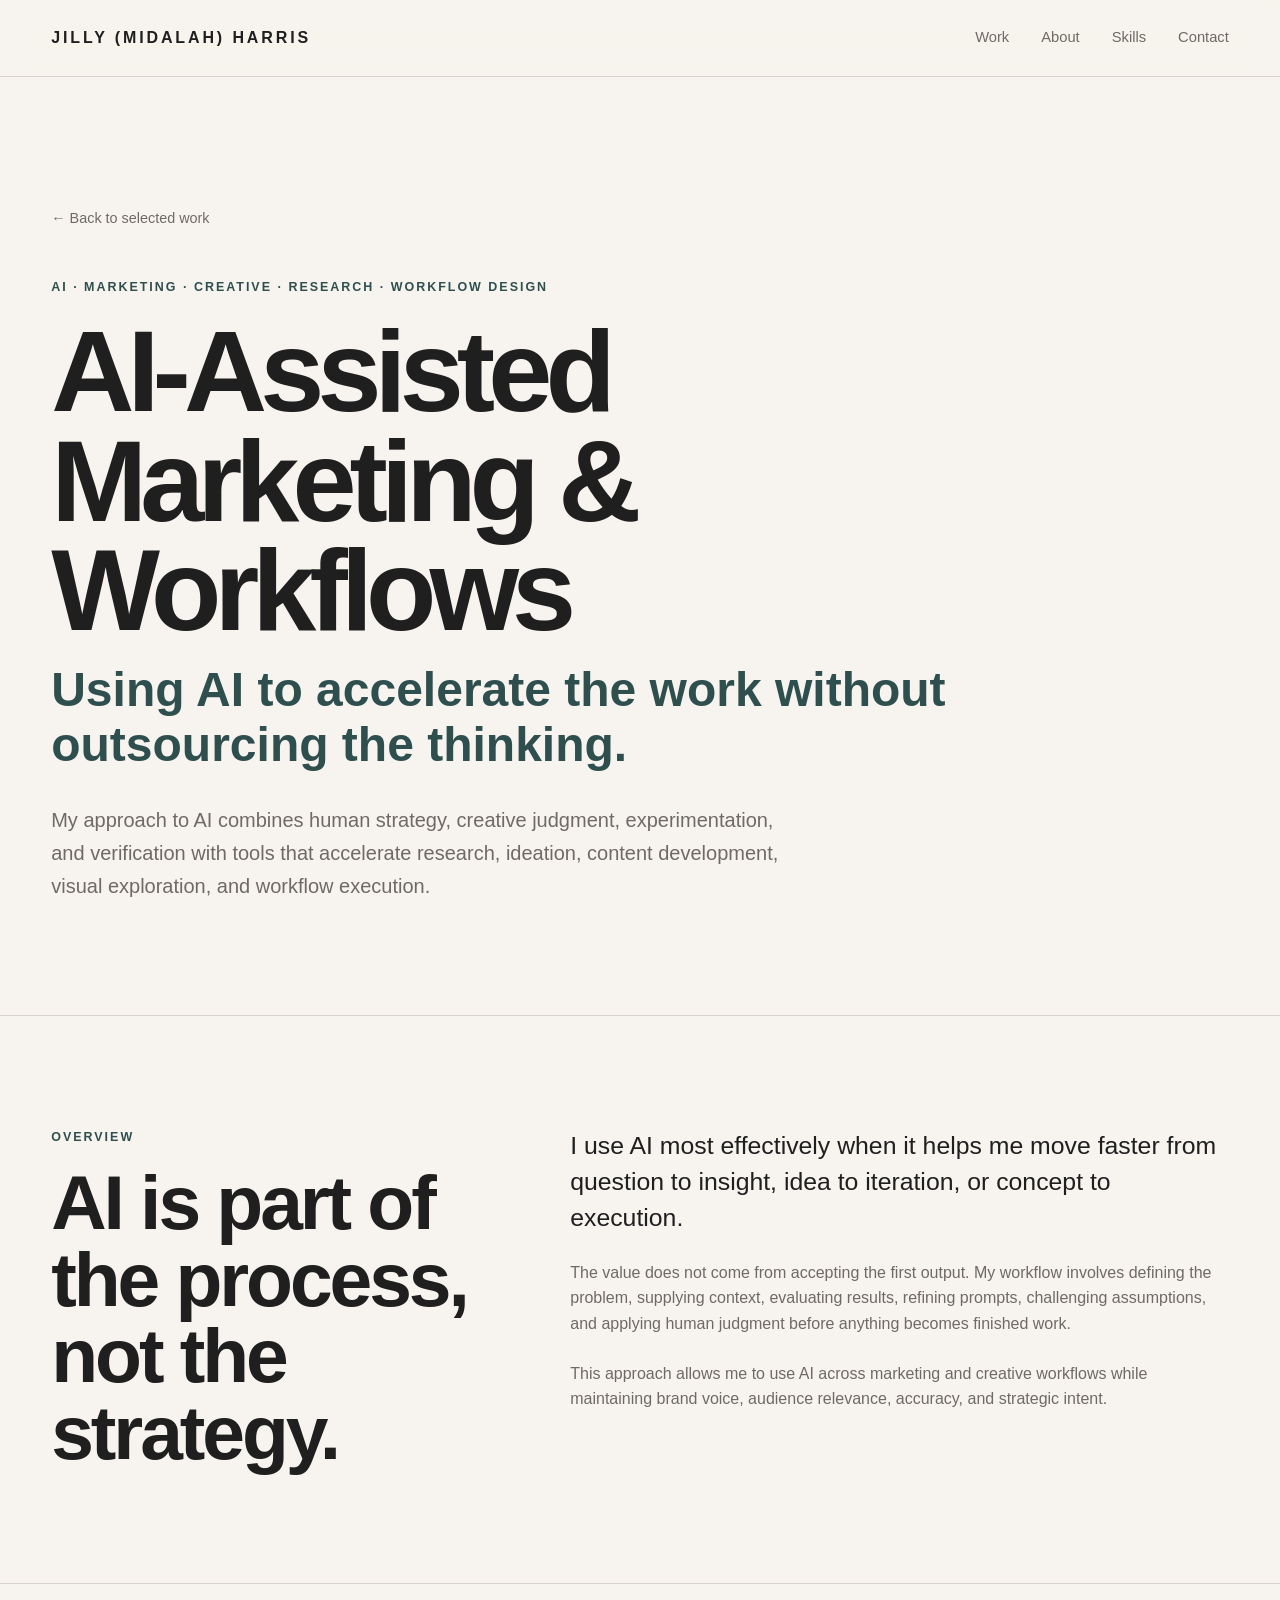
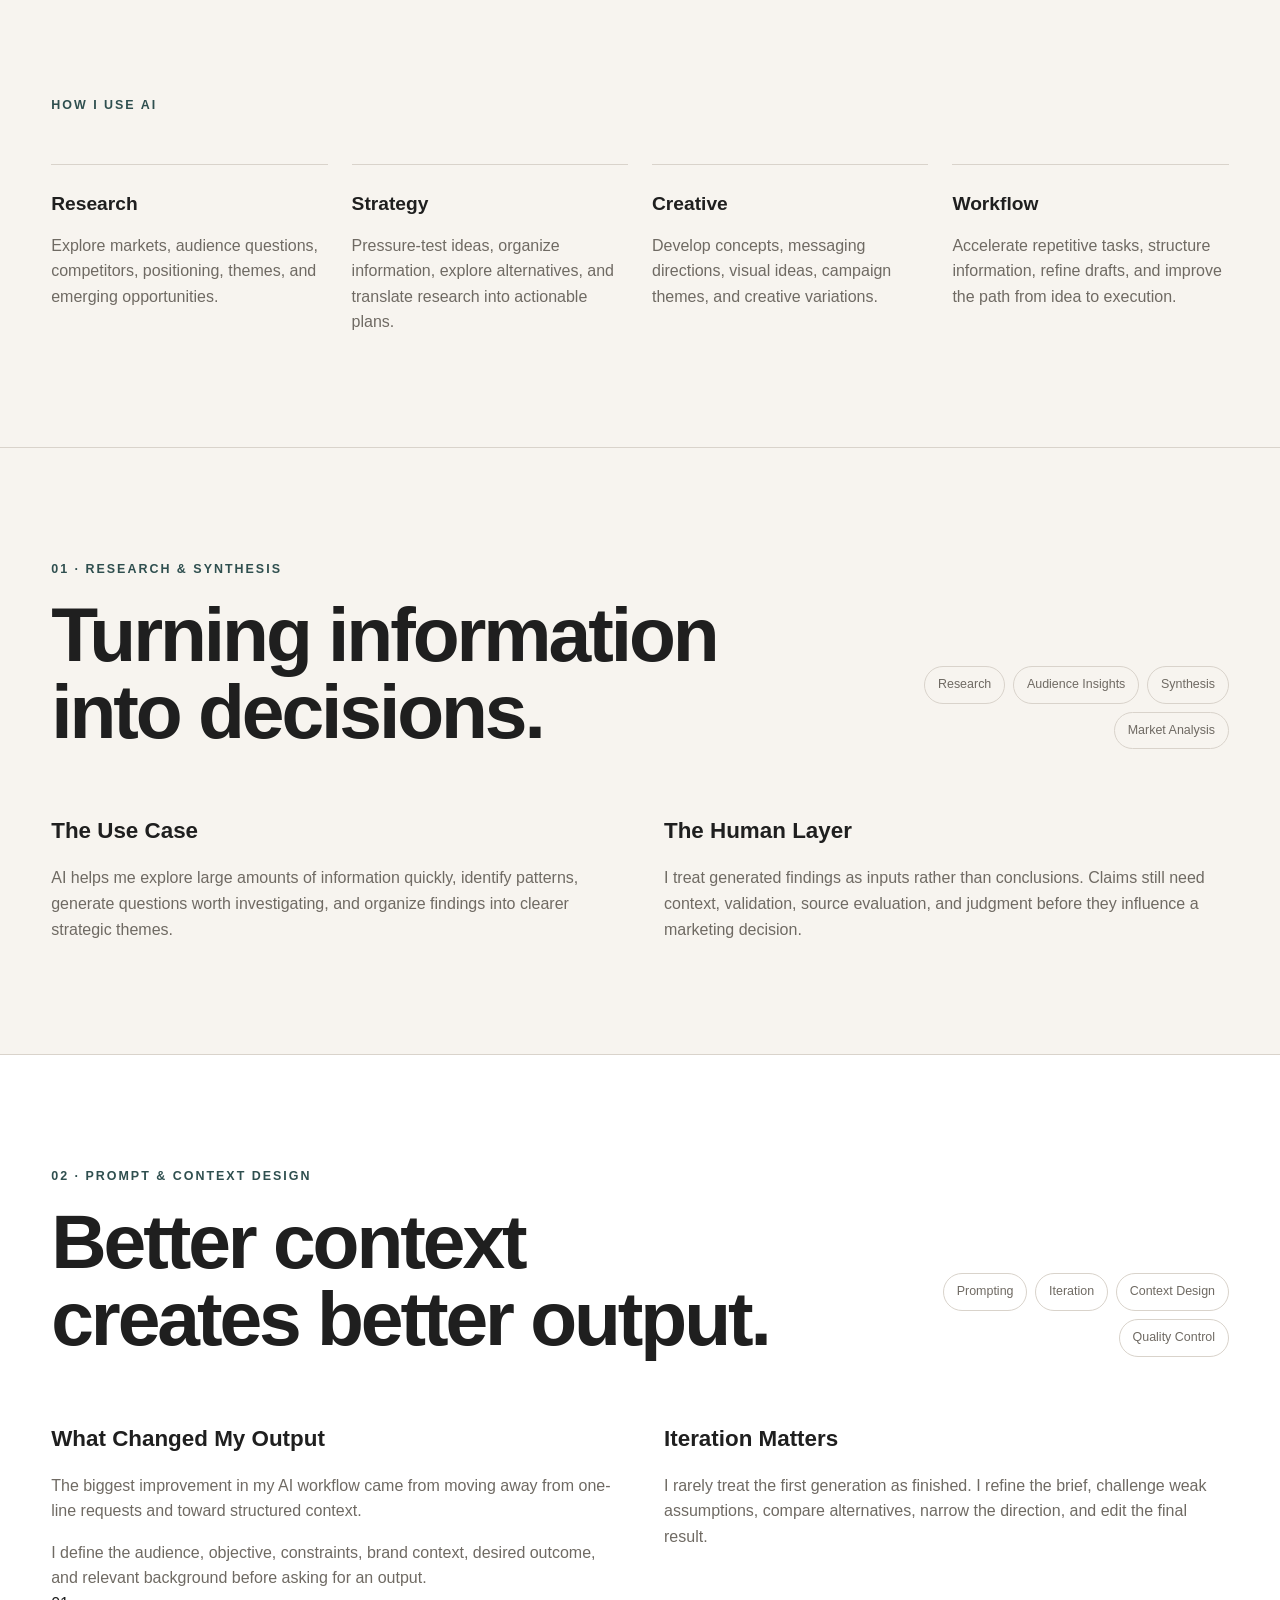
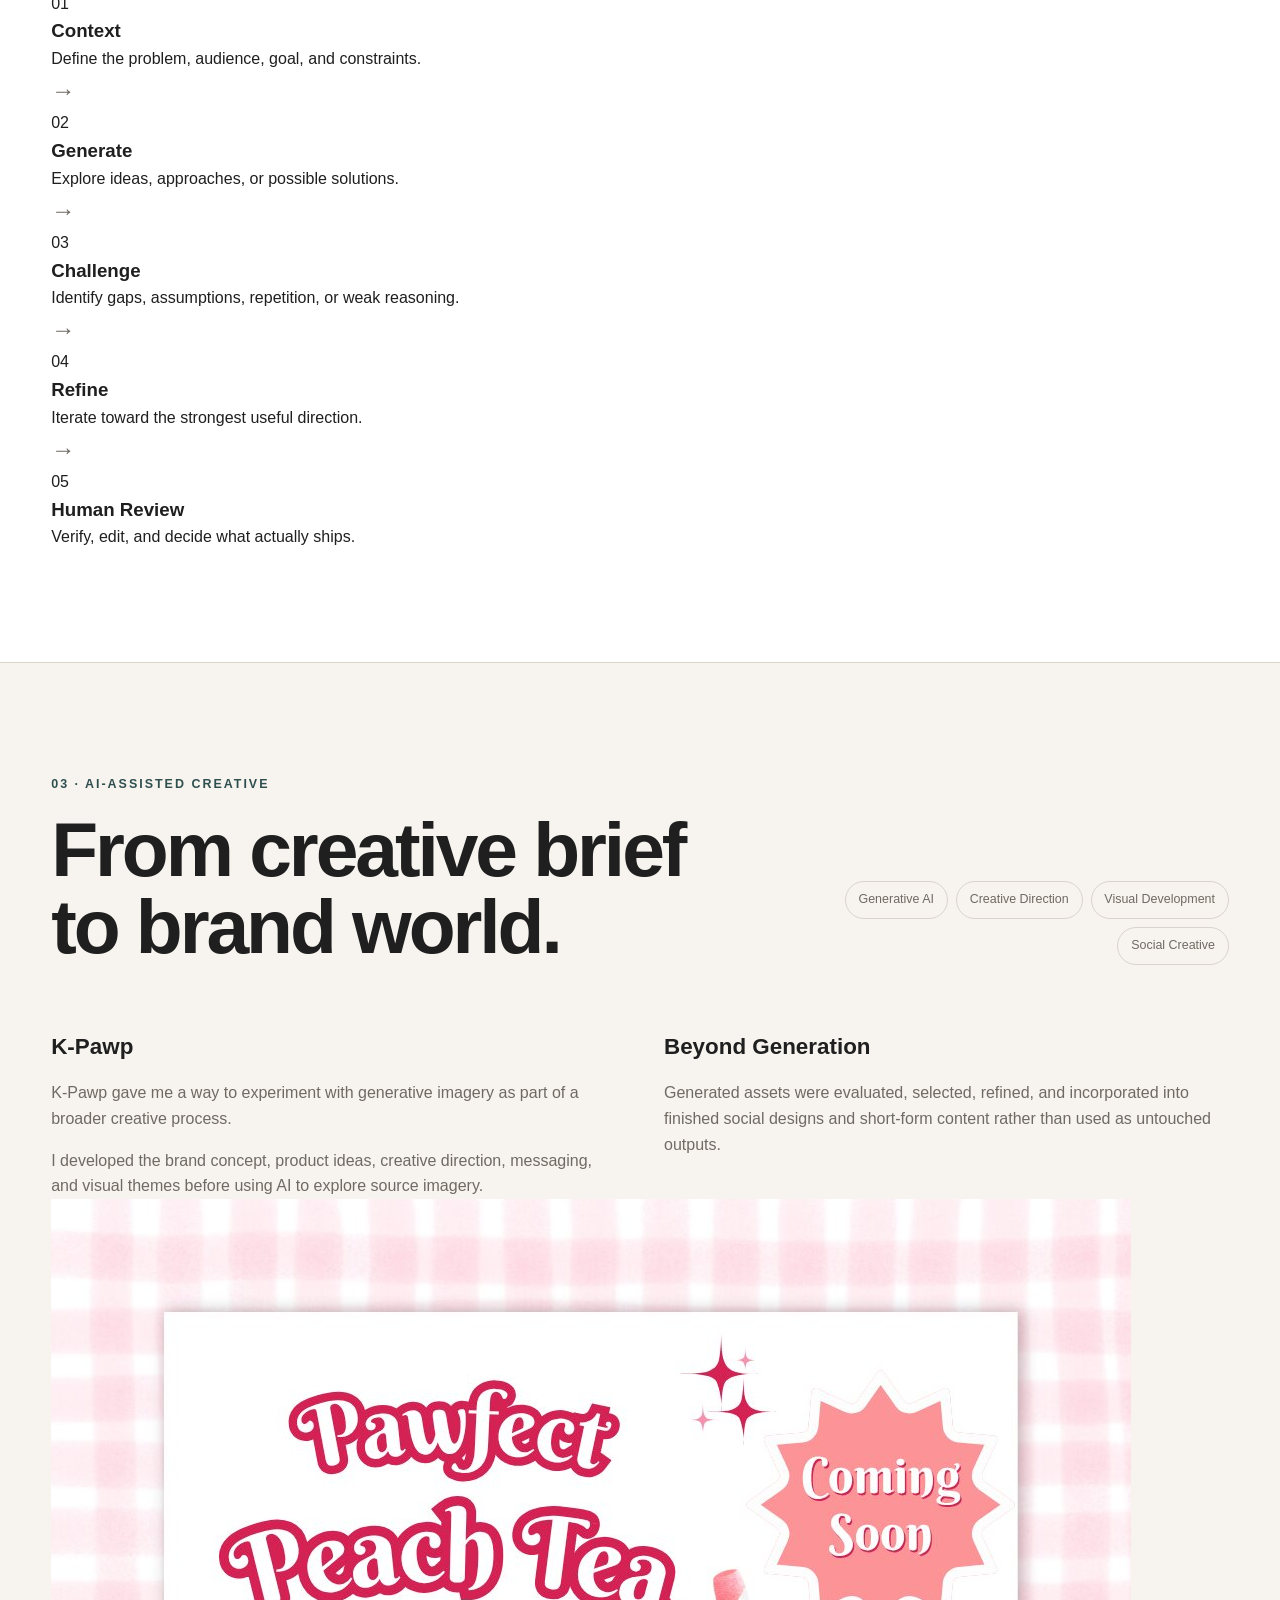
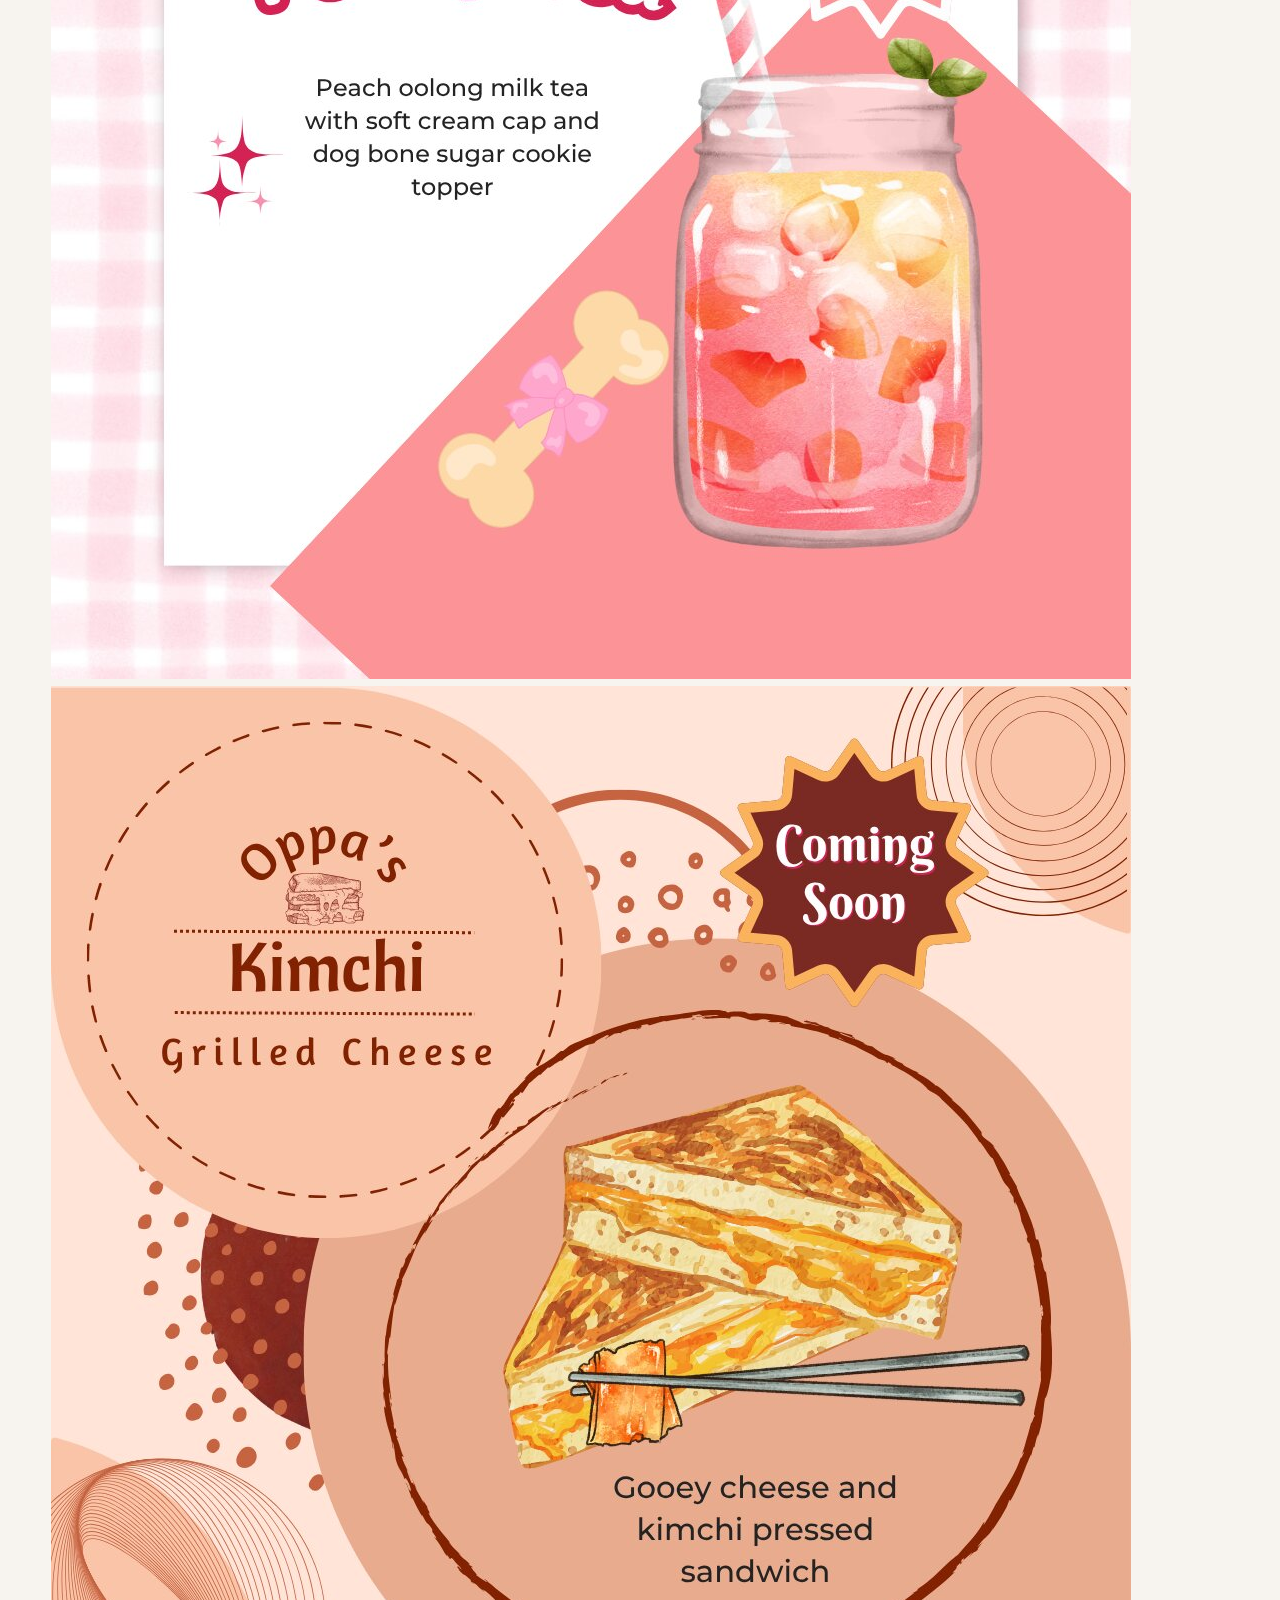
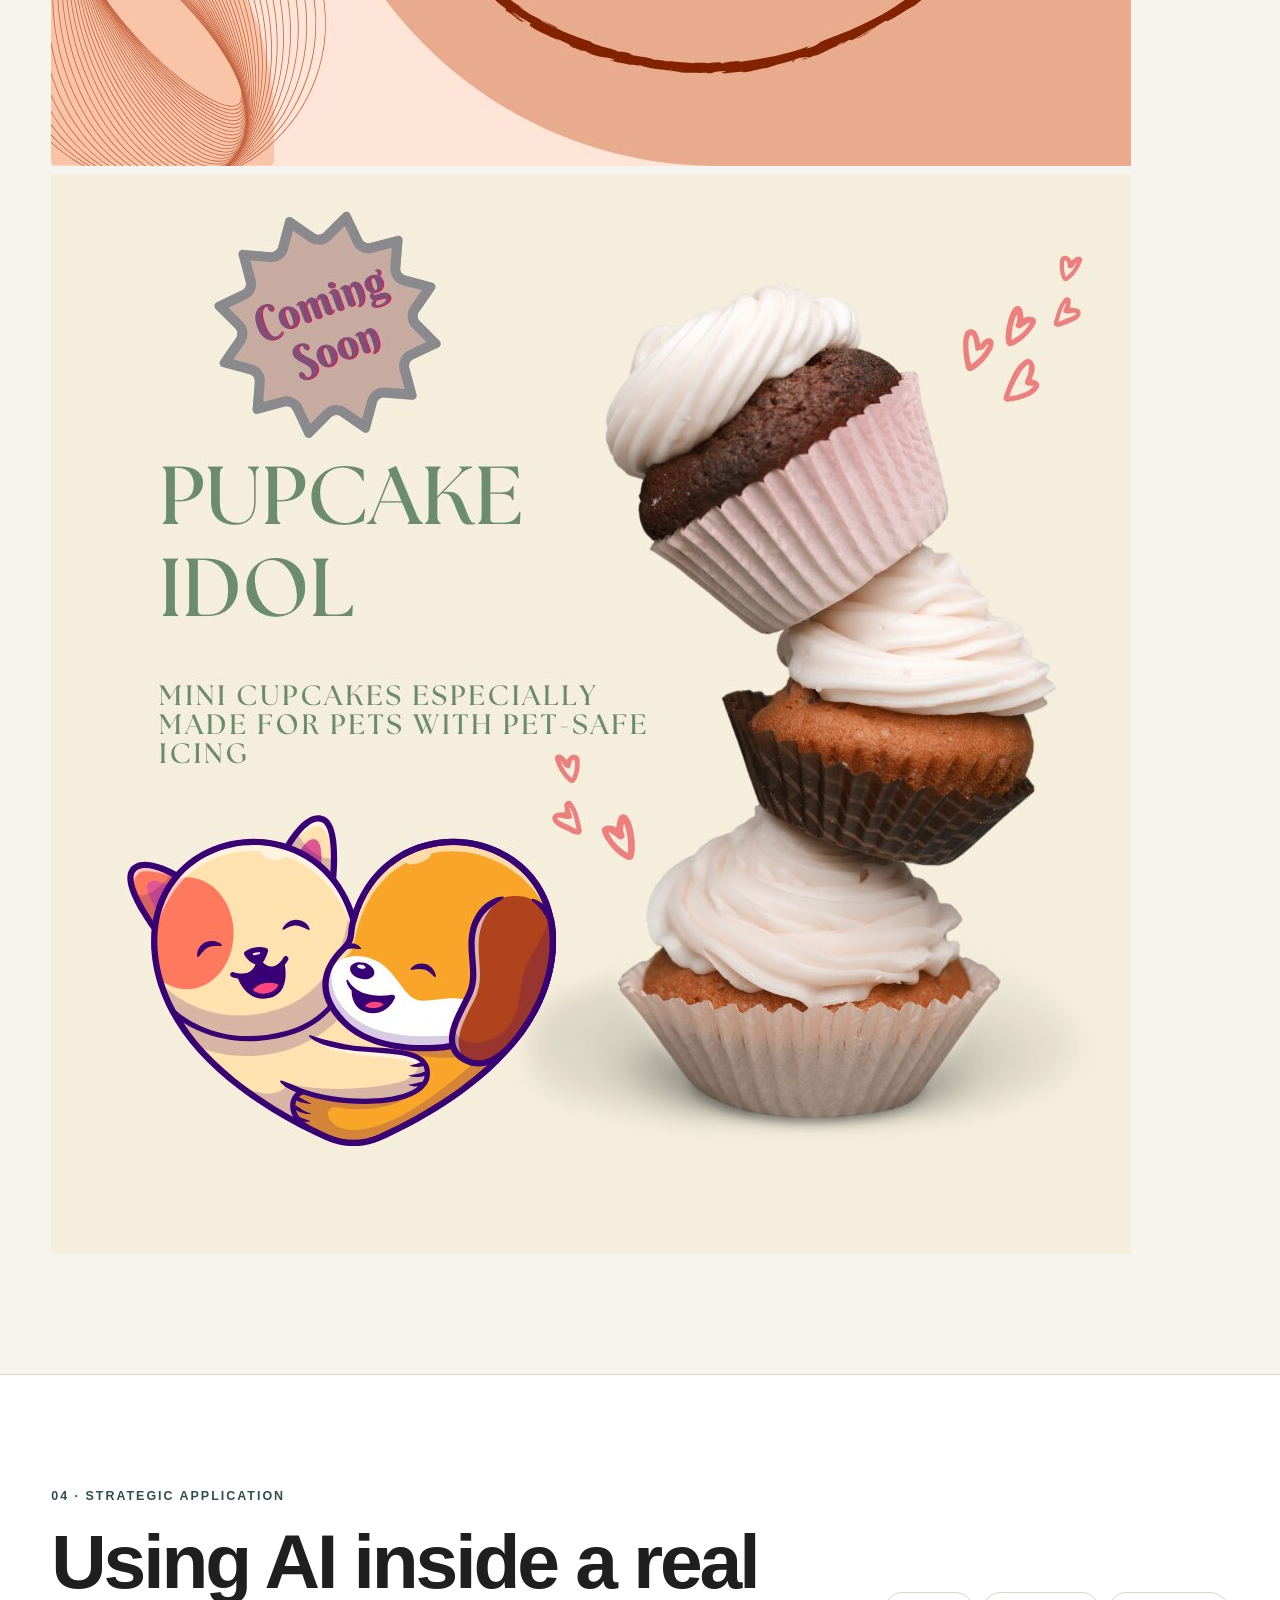
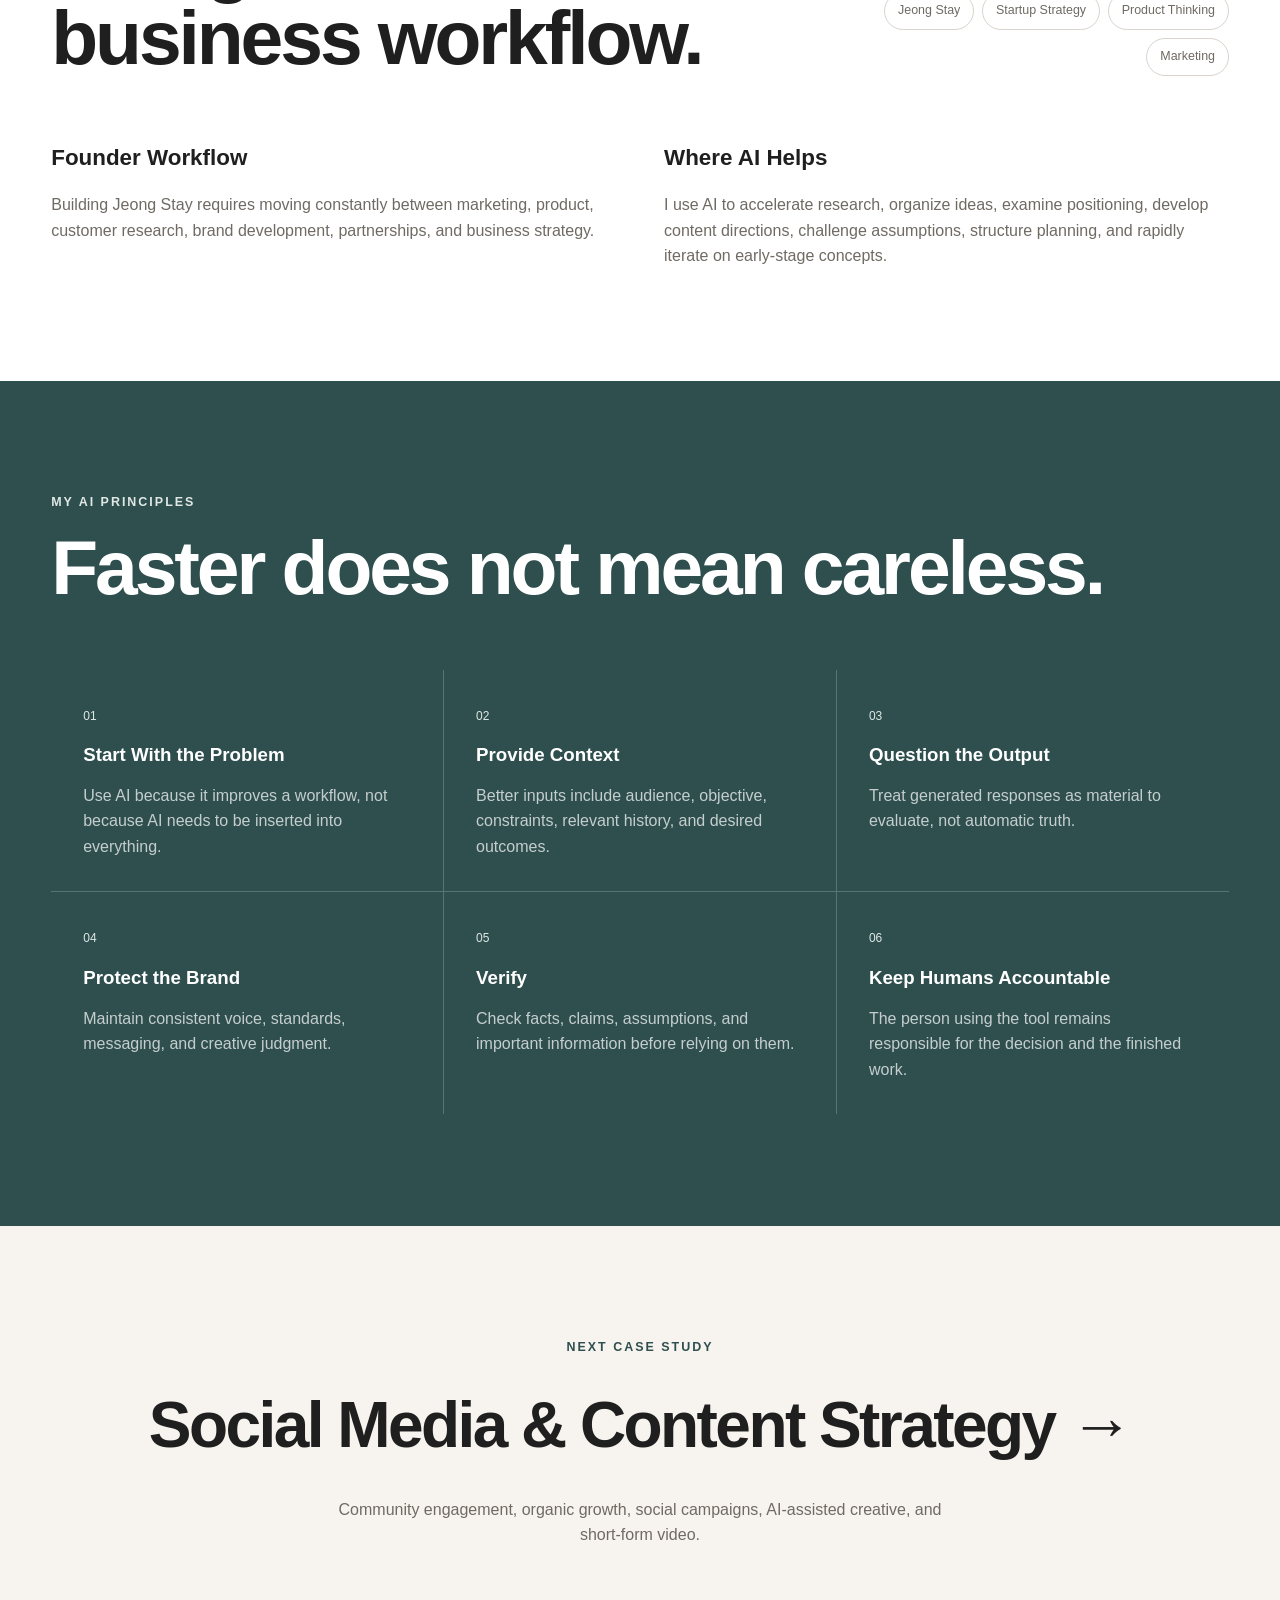
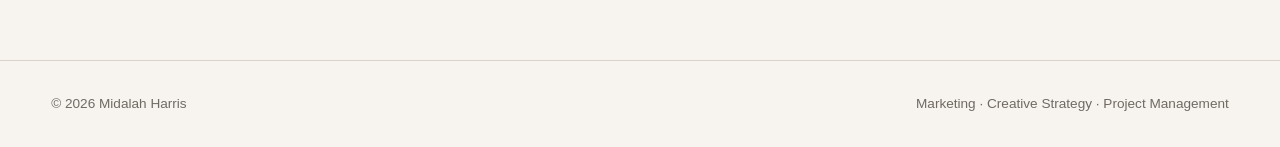
==== ai-marketing.html @ b6fe6a0e "Create ai-marketing.html" ====
<!DOCTYPE html>
<html lang="en">
<head>
  <meta charset="UTF-8">
  <meta name="viewport" content="width=device-width, initial-scale=1.0">

  <title>AI-Assisted Marketing & Workflows | Jilly (Midalah) Harris</title>

  <meta
    name="description"
    content="AI-assisted marketing portfolio featuring research, ideation, content development, creative direction, experimentation, workflow optimization, and human-led strategic decision-making."
  >

  <link rel="stylesheet" href="style.css">
</head>

<body>

  <header class="site-header">
    <div class="container nav-container">

      <a class="logo" href="index.html">JILLY (MIDALAH) HARRIS</a>

      <nav>
        <a href="index.html#work">Work</a>
        <a href="index.html#about">About</a>
        <a href="index.html#skills">Skills</a>
        <a href="index.html#contact">Contact</a>
      </nav>

    </div>
  </header>


  <main>

    <!-- HERO -->
    <section class="case-hero">

      <div class="container">

        <a href="index.html#work" class="back-link">
          ← Back to selected work
        </a>

        <p class="eyebrow">
          AI · MARKETING · CREATIVE · RESEARCH · WORKFLOW DESIGN
        </p>

        <h1>
          AI-Assisted Marketing & Workflows
        </h1>

        <p class="case-subtitle">
          Using AI to accelerate the work without outsourcing the thinking.
        </p>

        <p class="case-intro">
          My approach to AI combines human strategy, creative judgment,
          experimentation, and verification with tools that accelerate
          research, ideation, content development, visual exploration,
          and workflow execution.
        </p>

      </div>

    </section>


    <!-- OVERVIEW -->
    <section class="section case-overview">

      <div class="container case-two-column">

        <div>

          <p class="section-label">OVERVIEW</p>

          <h2>
            AI is part of the process, not the strategy.
          </h2>

        </div>


        <div class="case-copy">

          <p class="large-copy">
            I use AI most effectively when it helps me move faster from
            question to insight, idea to iteration, or concept to execution.
          </p>

          <p>
            The value does not come from accepting the first output.
            My workflow involves defining the problem, supplying context,
            evaluating results, refining prompts, challenging assumptions,
            and applying human judgment before anything becomes finished work.
          </p>

          <p>
            This approach allows me to use AI across marketing and creative
            workflows while maintaining brand voice, audience relevance,
            accuracy, and strategic intent.
          </p>

        </div>

      </div>

    </section>


    <!-- CORE USE CASES -->
    <section class="section case-role">

      <div class="container">

        <p class="section-label">HOW I USE AI</p>

        <div class="role-grid">

          <div>
            <h3>Research</h3>
            <p>
              Explore markets, audience questions, competitors,
              positioning, themes, and emerging opportunities.
            </p>
          </div>

          <div>
            <h3>Strategy</h3>
            <p>
              Pressure-test ideas, organize information, explore
              alternatives, and translate research into actionable plans.
            </p>
          </div>

          <div>
            <h3>Creative</h3>
            <p>
              Develop concepts, messaging directions, visual ideas,
              campaign themes, and creative variations.
            </p>
          </div>

          <div>
            <h3>Workflow</h3>
            <p>
              Accelerate repetitive tasks, structure information,
              refine drafts, and improve the path from idea to execution.
            </p>
          </div>

        </div>

      </div>

    </section>


    <!-- 01 RESEARCH -->
    <section class="section campaign-section">

      <div class="container">

        <div class="campaign-heading">

          <div>
            <p class="section-label">01 · RESEARCH & SYNTHESIS</p>

            <h2>
              Turning information into decisions.
            </h2>
          </div>

          <div class="campaign-tags">
            <span>Research</span>
            <span>Audience Insights</span>
            <span>Synthesis</span>
            <span>Market Analysis</span>
          </div>

        </div>


        <div class="campaign-story-grid">

          <div>

            <h3>The Use Case</h3>

            <p>
              AI helps me explore large amounts of information quickly,
              identify patterns, generate questions worth investigating,
              and organize findings into clearer strategic themes.
            </p>

          </div>

          <div>

            <h3>The Human Layer</h3>

            <p>
              I treat generated findings as inputs rather than conclusions.
              Claims still need context, validation, source evaluation,
              and judgment before they influence a marketing decision.
            </p>

          </div>

        </div>

      </div>

    </section>


    <!-- 02 PROMPTING -->
    <section class="section campaign-section alternate-section">

      <div class="container">

        <div class="campaign-heading">

          <div>
            <p class="section-label">02 · PROMPT & CONTEXT DESIGN</p>

            <h2>
              Better context creates better output.
            </h2>
          </div>

          <div class="campaign-tags">
            <span>Prompting</span>
            <span>Iteration</span>
            <span>Context Design</span>
            <span>Quality Control</span>
          </div>

        </div>


        <div class="campaign-story-grid">

          <div>

            <h3>What Changed My Output</h3>

            <p>
              The biggest improvement in my AI workflow came from moving
              away from one-line requests and toward structured context.
            </p>

            <p>
              I define the audience, objective, constraints, brand context,
              desired outcome, and relevant background before asking for
              an output.
            </p>

          </div>

          <div>

            <h3>Iteration Matters</h3>

            <p>
              I rarely treat the first generation as finished. I refine
              the brief, challenge weak assumptions, compare alternatives,
              narrow the direction, and edit the final result.
            </p>

          </div>

        </div>


        <div class="ai-workflow">

          <div>
            <span>01</span>
            <h3>Context</h3>
            <p>Define the problem, audience, goal, and constraints.</p>
          </div>

          <div class="flow-arrow">→</div>

          <div>
            <span>02</span>
            <h3>Generate</h3>
            <p>Explore ideas, approaches, or possible solutions.</p>
          </div>

          <div class="flow-arrow">→</div>

          <div>
            <span>03</span>
            <h3>Challenge</h3>
            <p>Identify gaps, assumptions, repetition, or weak reasoning.</p>
          </div>

          <div class="flow-arrow">→</div>

          <div>
            <span>04</span>
            <h3>Refine</h3>
            <p>Iterate toward the strongest useful direction.</p>
          </div>

          <div class="flow-arrow">→</div>

          <div>
            <span>05</span>
            <h3>Human Review</h3>
            <p>Verify, edit, and decide what actually ships.</p>
          </div>

        </div>

      </div>

    </section>


    <!-- 03 CREATIVE -->
    <section class="section campaign-section">

      <div class="container">

        <div class="campaign-heading">

          <div>
            <p class="section-label">03 · AI-ASSISTED CREATIVE</p>

            <h2>
              From creative brief to brand world.
            </h2>
          </div>

          <div class="campaign-tags">
            <span>Generative AI</span>
            <span>Creative Direction</span>
            <span>Visual Development</span>
            <span>Social Creative</span>
          </div>

        </div>


        <div class="campaign-story-grid">

          <div>

            <h3>K-Pawp</h3>

            <p>
              K-Pawp gave me a way to experiment with generative imagery
              as part of a broader creative process.
            </p>

            <p>
              I developed the brand concept, product ideas, creative
              direction, messaging, and visual themes before using AI
              to explore source imagery.
            </p>

          </div>

          <div>

            <h3>Beyond Generation</h3>

            <p>
              Generated assets were evaluated, selected, refined, and
              incorporated into finished social designs and short-form
              content rather than used as untouched outputs.
            </p>

          </div>

        </div>


        <div class="ai-creative-gallery">

          <img
            src="images/kpawp-peach-tea.jpg"
            alt="AI-assisted K-Pawp Peach Tea social creative"
          >

          <img
            src="images/kpawp-kimchi-grilled-cheese.jpg"
            alt="AI-assisted K-Pawp Kimchi Grilled Cheese social creative"
          >

          <img
            src="images/kpawp-pupcake-idol.jpg"
            alt="AI-assisted K-Pawp Pupcake Idol social creative"
          >

        </div>

      </div>

    </section>


    <!-- 04 STARTUP -->
    <section class="section campaign-section alternate-section">

      <div class="container">

        <div class="campaign-heading">

          <div>
            <p class="section-label">04 · STRATEGIC APPLICATION</p>

            <h2>
              Using AI inside a real business workflow.
            </h2>
          </div>

          <div class="campaign-tags">
            <span>Jeong Stay</span>
            <span>Startup Strategy</span>
            <span>Product Thinking</span>
            <span>Marketing</span>
          </div>

        </div>


        <div class="campaign-story-grid">

          <div>

            <h3>Founder Workflow</h3>

            <p>
              Building Jeong Stay requires moving constantly between
              marketing, product, customer research, brand development,
              partnerships, and business strategy.
            </p>

          </div>

          <div>

            <h3>Where AI Helps</h3>

            <p>
              I use AI to accelerate research, organize ideas, examine
              positioning, develop content directions, challenge assumptions,
              structure planning, and rapidly iterate on early-stage concepts.
            </p>

          </div>

        </div>

      </div>

    </section>


    <!-- 05 HUMAN OVERSIGHT -->
    <section class="section process-section">

      <div class="container">

        <p class="section-label">MY AI PRINCIPLES</p>

        <h2>
          Faster does not mean careless.
        </h2>

        <div class="process-grid">

          <div>
            <span>01</span>
            <h3>Start With the Problem</h3>
            <p>
              Use AI because it improves a workflow, not because AI
              needs to be inserted into everything.
            </p>
          </div>

          <div>
            <span>02</span>
            <h3>Provide Context</h3>
            <p>
              Better inputs include audience, objective, constraints,
              relevant history, and desired outcomes.
            </p>
          </div>

          <div>
            <span>03</span>
            <h3>Question the Output</h3>
            <p>
              Treat generated responses as material to evaluate,
              not automatic truth.
            </p>
          </div>

          <div>
            <span>04</span>
            <h3>Protect the Brand</h3>
            <p>
              Maintain consistent voice, standards, messaging,
              and creative judgment.
            </p>
          </div>

          <div>
            <span>05</span>
            <h3>Verify</h3>
            <p>
              Check facts, claims, assumptions, and important information
              before relying on them.
            </p>
          </div>

          <div>
            <span>06</span>
            <h3>Keep Humans Accountable</h3>
            <p>
              The person using the tool remains responsible for the
              decision and the finished work.
            </p>
          </div>

        </div>

      </div>

    </section>


    <!-- NEXT -->
    <section class="section next-project">

      <div class="container">

        <p class="section-label">NEXT CASE STUDY</p>

        <a href="social-media.html" class="next-project-link">
          Social Media & Content Strategy →
        </a>

        <p class="next-project-description">
          Community engagement, organic growth, social campaigns,
          AI-assisted creative, and short-form video.
        </p>

      </div>

    </section>

  </main>


  <footer>

    <div class="container footer-content">

      <p>© 2026 Midalah Harris</p>

      <p>
        Marketing · Creative Strategy · Project Management
      </p>

    </div>

  </footer>

</body>
</html>
---- style.css ----
:root {
  --bg: #f7f4ef;
  --text: #1f1f1f;
  --muted: #6f6a63;
  --card: #ffffff;
  --border: #d9d3cb;
  --accent: #2f4f4f;
  --accent-soft: #dfe8e5;
  --max-width: 1180px;
}

* {
  box-sizing: border-box;
  margin: 0;
  padding: 0;
}

html {
  scroll-behavior: smooth;
}

body {
  font-family: Arial, Helvetica, sans-serif;
  background: var(--bg);
  color: var(--text);
  line-height: 1.6;
}

a {
  color: inherit;
  text-decoration: none;
}

.container {
  width: min(92%, var(--max-width));
  margin: 0 auto;
}

.section {
  padding: 7rem 0;
}

/* HEADER */

.site-header {
  position: sticky;
  top: 0;
  z-index: 1000;
  background: rgba(247, 244, 239, 0.94);
  border-bottom: 1px solid var(--border);
  backdrop-filter: blur(12px);
}

.nav-container {
  min-height: 76px;
  display: flex;
  align-items: center;
  justify-content: space-between;
}

.logo {
  font-size: 1rem;
  font-weight: 800;
  letter-spacing: 0.18em;
}

nav {
  display: flex;
  gap: 2rem;
}

nav a {
  font-size: 0.92rem;
  color: var(--muted);
  transition: 0.2s ease;
}

nav a:hover {
  color: var(--text);
}

/* HERO */

.hero {
  min-height: 82vh;
  display: flex;
  align-items: center;
  padding: 6rem 0;
}

.hero-content {
  max-width: 1000px;
}

.eyebrow,
.section-label,
.project-type {
  font-size: 0.78rem;
  font-weight: 700;
  letter-spacing: 0.16em;
  text-transform: uppercase;
}

.eyebrow,
.section-label {
  color: var(--accent);
}

.hero h1 {
  max-width: 950px;
  margin-top: 1.5rem;
  font-size: clamp(3.4rem, 8vw, 7rem);
  line-height: 0.98;
  letter-spacing: -0.05em;
  font-weight: 700;
}

.hero-text {
  max-width: 680px;
  margin-top: 2rem;
  font-size: 1.25rem;
  color: var(--muted);
}

.hero-buttons {
  display: flex;
  flex-wrap: wrap;
  gap: 1rem;
  margin-top: 2.5rem;
}

.button {
  display: inline-block;
  padding: 0.9rem 1.4rem;
  border-radius: 999px;
  font-weight: 700;
  transition: 0.2s ease;
}

.primary-button {
  background: var(--accent);
  color: white;
}

.primary-button:hover {
  transform: translateY(-2px);
}

.secondary-button {
  border: 1px solid var(--border);
}

.secondary-button:hover {
  background: var(--card);
}

/* IMPACT */

.impact {
  border-top: 1px solid var(--border);
  border-bottom: 1px solid var(--border);
}

.impact-grid {
  display: grid;
  grid-template-columns: repeat(4, 1fr);
}

.stat {
  padding: 2.5rem 2rem;
  border-right: 1px solid var(--border);
}

.stat:last-child {
  border-right: none;
}

.stat-number {
  display: block;
  font-size: 2.2rem;
  font-weight: 700;
}

.stat-label {
  display: block;
  margin-top: 0.5rem;
  color: var(--muted);
  font-size: 0.9rem;
}

/* SECTION TITLES */

.section h2 {
  margin-top: 1rem;
  font-size: clamp(2.6rem, 6vw, 4.8rem);
  line-height: 1;
  letter-spacing: -0.04em;
}

/* PROJECTS */

.project-grid {
  display: grid;
  grid-template-columns: repeat(2, 1fr);
  gap: 1.5rem;
  margin-top: 3.5rem;
}

.project-card {
  min-height: 390px;
  display: flex;
  flex-direction: column;
  padding: 2.2rem;
  border: 1px solid var(--border);
  border-radius: 22px;
  background: var(--card);
  transition: 0.25s ease;
}

.project-card:hover {
  transform: translateY(-5px);
}

.project-number {
  font-size: 0.9rem;
  color: var(--muted);
}

.project-type {
  margin-top: 3rem;
  color: var(--accent);
}

.project-card h3 {
  margin-top: 1rem;
  font-size: 2rem;
  line-height: 1.1;
}

.project-card p:not(.project-type) {
  margin-top: 1rem;
  color: var(--muted);
}

.project-link {
  margin-top: auto;
  padding-top: 2rem;
  font-weight: 700;
}

/* ABOUT */

.about {
  background: var(--accent);
  color: white;
}

.about .section-label {
  color: var(--accent-soft);
}

.about-grid {
  display: grid;
  grid-template-columns: 0.85fr 1.15fr;
  gap: 5rem;
}

.about-copy {
  padding-top: 0.6rem;
}

.about-copy p {
  margin-bottom: 1.5rem;
  color: rgba(255, 255, 255, 0.78);
}

.about-copy .large-copy {
  font-size: 1.6rem;
  line-height: 1.45;
  color: white;
}

/* SKILLS */

.skills-grid {
  display: grid;
  grid-template-columns: repeat(3, 1fr);
  gap: 1.5rem;
  margin-top: 3.5rem;
}

.skills-grid > div {
  padding: 2rem;
  border-top: 1px solid var(--border);
}

.skills-grid h3 {
  font-size: 1.3rem;
}

.skills-grid p {
  margin-top: 0.8rem;
  color: var(--muted);
}

/* CONTACT */

.contact {
  text-align: center;
  border-top: 1px solid var(--border);
}

.contact h2 {
  margin-left: auto;
  margin-right: auto;
}

.contact > .container > p:not(.section-label) {
  max-width: 620px;
  margin: 1.5rem auto 0;
  color: var(--muted);
  font-size: 1.1rem;
}

.contact-links {
  display: flex;
  justify-content: center;
  gap: 1rem;
  margin-top: 2.5rem;
}

.contact-links a {
  padding: 0.9rem 1.5rem;
  border: 1px solid var(--border);
  border-radius: 999px;
  font-weight: 700;
}

.contact-links a:hover {
  background: var(--card);
}

/* FOOTER */

footer {
  padding: 2rem 0;
  border-top: 1px solid var(--border);
}

.footer-content {
  display: flex;
  justify-content: space-between;
  gap: 1rem;
  color: var(--muted);
  font-size: 0.85rem;
}

/* RESPONSIVE */

@media (max-width: 900px) {
  .impact-grid {
    grid-template-columns: repeat(2, 1fr);
  }

  .stat {
    border-bottom: 1px solid var(--border);
  }

  .project-grid {
    grid-template-columns: 1fr;
  }

  .about-grid {
    grid-template-columns: 1fr;
    gap: 2rem;
  }

  .skills-grid {
    grid-template-columns: repeat(2, 1fr);
  }
}

@media (max-width: 640px) {
  .section {
    padding: 5rem 0;
  }

  .nav-container {
    align-items: flex-start;
    flex-direction: column;
    padding: 1rem 0;
    gap: 0.8rem;
  }

  nav {
    width: 100%;
    gap: 1rem;
    overflow-x: auto;
    padding-bottom: 0.3rem;
  }

  .hero {
    min-height: auto;
    padding: 5rem 0;
  }

  .hero h1 {
    font-size: clamp(3rem, 16vw, 5rem);
  }

  .hero-text {
    font-size: 1.05rem;
  }

  .impact-grid {
    grid-template-columns: 1fr;
  }

  .stat {
    border-right: none;
  }

  .skills-grid {
    grid-template-columns: 1fr;
  }

  .footer-content {
    flex-direction: column;
  }

  .contact-links {
    flex-direction: column;
    align-items: center;
  }
}
/* =========================================
   CASE STUDY PAGES
========================================= */

.case-hero {
  padding: 7rem 0 5rem;
  border-bottom: 1px solid var(--border);
}

.back-link {
  display: inline-block;
  margin-bottom: 3rem;
  font-size: 0.9rem;
  color: var(--muted);
}

.back-link:hover {
  color: var(--text);
}

.case-hero h1 {
  margin-top: 1rem;
  font-size: clamp(4rem, 9vw, 7.5rem);
  line-height: 0.95;
  letter-spacing: -0.06em;
}

.case-subtitle {
  margin-top: 1rem;
  font-size: clamp(1.7rem, 4vw, 3rem);
  color: var(--accent);
  font-weight: 700;
}

.case-intro {
  max-width: 700px;
  margin-top: 2rem;
  font-size: 1.25rem;
  color: var(--muted);
}

.case-two-column {
  display: grid;
  grid-template-columns: 0.8fr 1.2fr;
  gap: 5rem;
}

.case-copy p {
  margin-bottom: 1.5rem;
  color: var(--muted);
}

.case-copy .large-copy {
  font-size: 1.55rem;
  line-height: 1.45;
  color: var(--text);
}

/* ROLE */

.case-role {
  border-top: 1px solid var(--border);
}

.role-grid {
  display: grid;
  grid-template-columns: repeat(4, 1fr);
  gap: 1.5rem;
  margin-top: 3rem;
}

.role-grid > div {
  padding-top: 1.5rem;
  border-top: 1px solid var(--border);
}

.role-grid h3 {
  font-size: 1.2rem;
}

.role-grid p {
  margin-top: 0.8rem;
  color: var(--muted);
}

/* CAMPAIGNS */

.campaign-section {
  border-top: 1px solid var(--border);
}

.alternate-section {
  background: var(--card);
}

.campaign-heading {
  display: flex;
  justify-content: space-between;
  gap: 3rem;
  align-items: flex-end;
}

.campaign-heading h2 {
  max-width: 760px;
}

.campaign-tags {
  display: flex;
  flex-wrap: wrap;
  justify-content: flex-end;
  gap: 0.5rem;
}

.campaign-tags span {
  border: 1px solid var(--border);
  border-radius: 999px;
  padding: 0.5rem 0.8rem;
  font-size: 0.78rem;
  color: var(--muted);
}

.campaign-story-grid {
  display: grid;
  grid-template-columns: repeat(2, 1fr);
  gap: 3rem;
  margin-top: 4rem;
}

.campaign-story-grid h3 {
  font-size: 1.4rem;
}

.campaign-story-grid p {
  margin-top: 1rem;
  color: var(--muted);
}

/* IMPACT CALLOUT */

.impact-callout {
  display: flex;
  align-items: center;
  gap: 2rem;
  margin-top: 4rem;
  padding: 2.5rem;
  border-radius: 22px;
  background: var(--accent);
  color: white;
}

.impact-number {
  font-size: clamp(3.5rem, 8vw, 6rem);
  line-height: 1;
  font-weight: 800;
}

.impact-callout strong {
  display: block;
  font-size: 1.5rem;
}

.impact-callout p {
  margin-top: 0.4rem;
  color: rgba(255,255,255,0.75);
}

/* PORTFOLIO GALLERY */

.portfolio-gallery {
  display: grid;
  gap: 1rem;
  margin-top: 3rem;
}

.portfolio-gallery-three {
  grid-template-columns: repeat(3, 1fr);
}

.portfolio-gallery figure {
  overflow: hidden;
  border-radius: 18px;
}

.portfolio-gallery img {
  display: block;
  width: 100%;
  aspect-ratio: 4 / 3;
  object-fit: cover;
}

.portfolio-gallery figcaption {
  padding: 0.8rem 0.2rem;
  color: var(--muted);
  font-size: 0.82rem;
}

/* CAMPAIGN FLOW */

.campaign-flow {
  display: flex;
  align-items: stretch;
  gap: 1rem;
  margin-top: 4rem;
}

.flow-item {
  flex: 1;
  padding: 1.5rem;
  border: 1px solid var(--border);
  border-radius: 16px;
}

.flow-item span {
  font-size: 0.75rem;
  color: var(--accent);
  font-weight: 700;
}

.flow-item h3 {
  margin-top: 0.8rem;
}

.flow-item p {
  margin-top: 0.5rem;
  font-size: 0.9rem;
  color: var(--muted);
}

.flow-arrow {
  display: flex;
  align-items: center;
  font-size: 1.5rem;
  color: var(--muted);
}

.case-note {
  max-width: 800px;
  margin-top: 2rem;
  padding-left: 1rem;
  border-left: 3px solid var(--accent);
  color: var(--muted);
  font-size: 0.9rem;
}

/* EXPERIENTIAL GRID */

.section-intro-text {
  max-width: 760px;
  margin-top: 1.5rem;
  font-size: 1.15rem;
  color: var(--muted);
}

.experience-grid {
  display: grid;
  grid-template-columns: repeat(2, 1fr);
  gap: 1.5rem;
  margin-top: 4rem;
}

.experience-card {
  overflow: hidden;
  background: var(--card);
  border: 1px solid var(--border);
  border-radius: 22px;
}

.experience-image img {
  width: 100%;
  aspect-ratio: 16 / 10;
  object-fit: cover;
  display: block;
}

.experience-content {
  padding: 2rem;
}

.experience-content h3 {
  margin-top: 0.7rem;
  font-size: 1.8rem;
}

.experience-content p:not(.project-type) {
  margin-top: 1rem;
  color: var(--muted);
}

/* PROCESS */

.process-section {
  background: var(--accent);
  color: white;
}

.process-section .section-label {
  color: var(--accent-soft);
}

.process-grid {
  display: grid;
  grid-template-columns: repeat(3, 1fr);
  gap: 1px;
  margin-top: 4rem;
  background: rgba(255,255,255,0.2);
}

.process-grid > div {
  padding: 2rem;
  background: var(--accent);
}

.process-grid span {
  font-size: 0.75rem;
  color: var(--accent-soft);
}

.process-grid h3 {
  margin-top: 0.8rem;
}

.process-grid p {
  margin-top: 0.8rem;
  color: rgba(255,255,255,0.72);
}

/* SELECTED IMPACT */

.selected-impact {
  border-top: 1px solid var(--border);
}

.case-impact-grid {
  display: grid;
  grid-template-columns: repeat(4, 1fr);
  margin-top: 3rem;
  border-top: 1px solid var(--border);
  border-bottom: 1px solid var(--border);
}

.case-impact-grid > div {
  padding: 2rem;
  border-right: 1px solid var(--border);
}

.case-impact-grid > div:last-child {
  border-right: none;
}

.case-impact-grid strong {
  display: block;
  font-size: 2rem;
}

.case-impact-grid span {
  display: block;
  margin-top: 0.6rem;
  color: var(--muted);
  font-size: 0.9rem;
}

/* NEXT PROJECT */

.next-project {
  text-align: center;
}

.next-project-link {
  display: inline-block;
  margin-top: 1rem;
  font-size: clamp(2rem, 5vw, 4rem);
  font-weight: 700;
  letter-spacing: -0.04em;
}

/* RESPONSIVE CASE STUDIES */

@media (max-width: 900px) {

  .case-two-column {
    grid-template-columns: 1fr;
    gap: 2rem;
  }

  .role-grid {
    grid-template-columns: repeat(2, 1fr);
  }

  .campaign-heading {
    align-items: flex-start;
    flex-direction: column;
  }

  .campaign-tags {
    justify-content: flex-start;
  }

  .campaign-flow {
    flex-direction: column;
  }

  .flow-arrow {
    transform: rotate(90deg);
    justify-content: center;
  }

  .portfolio-gallery-three {
    grid-template-columns: 1fr;
  }

  .experience-grid {
    grid-template-columns: 1fr;
  }

  .process-grid {
    grid-template-columns: repeat(2, 1fr);
  }

  .case-impact-grid {
    grid-template-columns: repeat(2, 1fr);
  }

}

@media (max-width: 640px) {

  .case-hero {
    padding: 5rem 0 4rem;
  }

  .role-grid,
  .campaign-story-grid,
  .process-grid,
  .case-impact-grid {
    grid-template-columns: 1fr;
  }

  .impact-callout {
    align-items: flex-start;
    flex-direction: column;
  }

  .case-impact-grid > div {
    border-right: none;
    border-bottom: 1px solid var(--border);
  }

}
/* DIPLOMATIC CAFE */

.brand-grid {
  display: grid;
  grid-template-columns: repeat(2, 1fr);
  gap: 1.5rem;
  margin-top: 4rem;
}

.brand-card {
  overflow: hidden;
  background: var(--card);
  border: 1px solid var(--border);
  border-radius: 22px;
}

.brand-card img {
  display: block;
  width: 100%;
  aspect-ratio: 16 / 10;
  object-fit: cover;
  background: white;
}

.brand-card > div {
  padding: 2rem;
}

.brand-card h3 {
  margin-top: 0.7rem;
  font-size: 1.8rem;
}

.brand-card p:not(.project-type) {
  margin-top: 1rem;
  color: var(--muted);
}
/* CONTENT & COMMUNICATIONS */

.content-work-grid {
  display: grid;
  grid-template-columns: repeat(2, 1fr);
  gap: 1.5rem;
  margin-top: 4rem;
}

.content-work-card {
  display: grid;
  grid-template-columns: 0.9fr 1.1fr;
  overflow: hidden;
  background: var(--card);
  border: 1px solid var(--border);
  border-radius: 22px;
}

.content-work-card img {
  width: 100%;
  height: 100%;
  min-height: 340px;
  object-fit: cover;
  display: block;
}

.content-work-copy {
  padding: 2rem;
}

.content-work-copy h3 {
  margin-top: 0.7rem;
  font-size: 1.7rem;
  line-height: 1.1;
}

.content-work-copy p:not(.project-type) {
  margin-top: 1rem;
  color: var(--muted);
}

@media (max-width: 1000px) {

  .content-work-grid {
    grid-template-columns: 1fr;
  }

}

@media (max-width: 640px) {

  .content-work-card {
    grid-template-columns: 1fr;
  }

  .content-work-card img {
    min-height: 0;
    aspect-ratio: 4 / 3;
  }

}

@media (max-width: 760px) {
  .brand-grid {
    grid-template-columns: 1fr;
  }
}
/* F&M IMPACT SNAPSHOT */

.fm-impact-snapshot {
  border-top: 1px solid var(--border);
  border-bottom: 1px solid var(--border);
}

.fm-impact-grid {
  display: grid;
  grid-template-columns: repeat(4, 1fr);
}

.fm-impact-item {
  padding: 2.4rem 2rem;
  border-right: 1px solid var(--border);
}

.fm-impact-item:last-child {
  border-right: none;
}

.fm-impact-item strong {
  display: block;
  font-size: clamp(1.8rem, 4vw, 2.8rem);
  line-height: 1;
  letter-spacing: -0.03em;
}

.fm-impact-item span {
  display: block;
  margin-top: 0.7rem;
  color: var(--muted);
  font-size: 0.9rem;
  line-height: 1.5;
}

@media (max-width: 900px) {
  .fm-impact-grid {
    grid-template-columns: repeat(2, 1fr);
  }

  .fm-impact-item {
    border-bottom: 1px solid var(--border);
  }
}

@media (max-width: 600px) {
  .fm-impact-grid {
    grid-template-columns: 1fr;
  }

  .fm-impact-item {
    border-right: none;
  }
}
.case-hero .eyebrow {
  margin-bottom: 1.2rem;
}

.case-hero h1 {
  max-width: 1000px;
}

.case-subtitle {
  max-width: 900px;
  line-height: 1.15;
}

.case-intro {
  max-width: 760px;
  line-height: 1.65;
}

@media (min-width: 900px) {
  .case-hero {
    padding-top: 8rem;
    padding-bottom: 7rem;
  }
}
/* =========================================
   F&M HERO COLLAGE - COMPACT VERSION
========================================= */

.case-visual-hero {
  padding: 0 0 4rem;
}

.hero-collage {
  display: grid;
  grid-template-columns: 1.25fr 0.75fr 0.75fr;
  grid-template-rows: repeat(2, 180px);
  gap: 0.75rem;
  max-width: 1050px;
  margin: 0 auto;
}

.hero-collage figure {
  position: relative;
  overflow: hidden;
  margin: 0;
  border-radius: 16px;
  background: var(--card);
}

.collage-feature {
  grid-row: 1 / 3;
}

.hero-collage img {
  width: 100%;
  height: 100%;
  display: block;
  object-fit: cover;
  transition: transform 0.35s ease;
}

.hero-collage figure:hover img {
  transform: scale(1.02);
}

.hero-collage figcaption {
  position: absolute;
  left: 0.75rem;
  bottom: 0.75rem;

  max-width: calc(100% - 1.5rem);
  padding: 0.45rem 0.7rem;

  background: rgba(20, 20, 20, 0.75);
  color: white;

  border-radius: 999px;

  font-size: 0.68rem;
  font-weight: 700;
  line-height: 1.2;

  backdrop-filter: blur(6px);
}


/* TABLET */

@media (max-width: 950px) {

  .hero-collage {
    grid-template-columns: repeat(2, 1fr);
    grid-template-rows: 280px 180px 180px;
  }

  .collage-feature {
    grid-column: 1 / 3;
    grid-row: auto;
  }

}


/* MOBILE */

@media (max-width: 600px) {

  .case-visual-hero {
    padding-bottom: 3rem;
  }

  .hero-collage {
    grid-template-columns: repeat(2, 1fr);
    grid-template-rows: 240px 150px 150px;
    gap: 0.6rem;
  }

  .collage-feature {
    grid-column: 1 / 3;
    height: auto;
  }

  .hero-collage figure {
    height: auto;
  }

  .hero-collage figcaption {
    font-size: 0.62rem;
    left: 0.5rem;
    bottom: 0.5rem;
    padding: 0.4rem 0.55rem;
  }

}
.brand-card img {
  object-fit: contain;
  padding: 1.25rem;
  background: white;
}
/* JEONG STAY */

.jeong-problem-grid,
.jeong-audience-grid {
  margin-top: 4rem;
}

.jeong-problem-grid {
  background: transparent;
}

.jeong-problem-grid > div {
  background: var(--card);
  color: var(--text);
  border: 1px solid var(--border);
}

.jeong-problem-grid p {
  color: var(--muted);
}
/* =========================================
   JEONG STAY VISUAL HERO
========================================= */

.jeong-hero-grid {
  display: grid;
  grid-template-columns: 1.4fr 0.8fr;
  grid-template-rows: repeat(3, 150px);
  gap: 0.8rem;

  max-width: 1050px;
  margin: 0 auto;
}

.jeong-hero-grid figure {
  position: relative;
  overflow: hidden;
  margin: 0;

  border-radius: 18px;
  background: var(--card);
  border: 1px solid var(--border);
}

.jeong-hero-feature {
  grid-row: 1 / 4;
}

.jeong-hero-grid img {
  display: block;

  width: 100%;
  height: 100%;

  object-fit: cover;

  transition: transform 0.35s ease;
}

.jeong-hero-grid figure:hover img {
  transform: scale(1.02);
}

.jeong-hero-grid figcaption {
  position: absolute;

  left: 0.75rem;
  bottom: 0.75rem;

  padding: 0.45rem 0.7rem;

  background: rgba(20, 20, 20, 0.76);
  color: white;

  border-radius: 999px;

  font-size: 0.68rem;
  font-weight: 700;

  backdrop-filter: blur(6px);
}


/* TABLET */

@media (max-width: 850px) {

  .jeong-hero-grid {
    grid-template-columns: repeat(3, 1fr);
    grid-template-rows: 300px 170px;
  }

  .jeong-hero-feature {
    grid-column: 1 / 4;
    grid-row: auto;
  }

}


/* MOBILE */

@media (max-width: 600px) {

  .jeong-hero-grid {
    grid-template-columns: 1fr 1fr;
    grid-template-rows: 260px 150px 150px;
  }

  .jeong-hero-feature {
    grid-column: 1 / 3;
  }

  .jeong-hero-grid figure:last-child {
    grid-column: 1 / 3;
  }

}
/* =========================================
   JEONG STAY GTM STRATEGY
========================================= */

.strategy-visual {
  max-width: 760px;
  margin: 4rem auto 0;
  padding: 1rem;

  background: var(--card);
  border: 1px solid var(--border);
  border-radius: 22px;
}

.strategy-visual img {
  display: block;
  width: 100%;
  height: auto;
  border-radius: 14px;
}

.jeong-gtm-flow {
  margin-top: 3rem;
}
/* =========================================
   JEONG STAY EARLY VALIDATION
========================================= */

.validation-grid {
  display: grid;
  grid-template-columns: repeat(4, 1fr);
  gap: 1rem;
  margin-top: 4rem;
}

.validation-stat {
  padding: 2rem;
  background: var(--card);
  border: 1px solid var(--border);
  border-radius: 18px;
}

.validation-stat strong {
  display: block;
  font-size: clamp(2rem, 4vw, 3rem);
  line-height: 1;
  letter-spacing: -0.04em;
}

.validation-stat span {
  display: block;
  margin-top: 0.75rem;
  color: var(--muted);
  font-size: 0.9rem;
  line-height: 1.45;
}

.validation-visual {
  max-width: 760px;
  margin: 3rem auto 0;
  padding: 0.75rem;
  background: var(--card);
  border: 1px solid var(--border);
  border-radius: 18px;
}

.validation-visual img {
  display: block;
  width: 100%;
  height: auto;
  border-radius: 12px;
}

.validation-learning {
  margin-top: 3rem;
}

@media (max-width: 900px) {
  .validation-grid {
    grid-template-columns: repeat(2, 1fr);
  }
}

@media (max-width: 600px) {
  .validation-grid {
    grid-template-columns: 1fr;
  }

  .validation-visual {
    max-width: 100%;
  }
}
/* =========================================
   JEONG STAY PRODUCT STRATEGY
========================================= */

.product-roadmap {
  display: grid;
  grid-template-columns: repeat(3, 1fr);
  gap: 1rem;
  margin-top: 4rem;
}

.roadmap-card {
  padding: 2rem;
  background: var(--card);
  border: 1px solid var(--border);
  border-radius: 20px;
}

.roadmap-card > span {
  display: block;
  margin-bottom: 2rem;
  color: var(--muted);
  font-size: 0.8rem;
  font-weight: 700;
}

.roadmap-card h3 {
  margin-top: 0.7rem;
  font-size: 1.5rem;
  line-height: 1.15;
}

.roadmap-card p:not(.project-type) {
  margin-top: 1rem;
  color: var(--muted);
}

.product-principle {
  max-width: 850px;
  margin: 4rem auto 0;
  padding: 3rem;
  text-align: center;

  background: var(--accent);
  color: white;

  border-radius: 22px;
}

.product-principle .section-label {
  color: var(--accent-soft);
}

.product-principle blockquote {
  margin: 1.5rem 0;

  font-size: clamp(2rem, 5vw, 3.5rem);
  line-height: 1.08;
  font-weight: 700;
  letter-spacing: -0.04em;
}

.product-principle > p:last-child {
  max-width: 650px;
  margin: 0 auto;

  color: rgba(255, 255, 255, 0.75);
}


@media (max-width: 900px) {

  .product-roadmap {
    grid-template-columns: repeat(2, 1fr);
  }

}


@media (max-width: 600px) {

  .product-roadmap {
    grid-template-columns: 1fr;
  }

  .product-principle {
    padding: 2rem 1.5rem;
  }

}
.next-project-description {
  max-width: 620px;
  margin: 1.25rem auto 0;
  color: var(--muted);
  font-size: 1rem;
}
/* =========================================
   SOCIAL MEDIA CASE STUDY
========================================= */

.social-feature-grid {
  display: grid;
  grid-template-columns: repeat(3, 1fr);
  gap: 1rem;
  margin-top: 3.5rem;
}

.social-feature-grid figure {
  overflow: hidden;
  margin: 0;
  border-radius: 18px;
  border: 1px solid var(--border);
  background: var(--card);
}

.social-feature-grid img {
  display: block;
  width: 100%;
  height: 360px;
  object-fit: cover;
}

@media (max-width: 900px) {

  .social-feature-grid {
    grid-template-columns: repeat(2, 1fr);
  }

  .social-feature-grid figure:first-child {
    grid-column: 1 / 3;
  }

}

@media (max-width: 600px) {

  .social-feature-grid {
    grid-template-columns: 1fr;
  }

  .social-feature-grid figure:first-child {
    grid-column: auto;
  }

  .social-feature-grid img {
    height: 300px;
  }

}
/* =========================================
   SOCIAL MEDIA VISUAL HERO
========================================= */

.social-hero-grid {
  display: grid;
  grid-template-columns: 1.35fr 0.8fr;
  grid-template-rows: repeat(3, 145px);
  gap: 0.8rem;

  max-width: 1000px;
  margin: 0 auto;
}

.social-hero-grid figure {
  position: relative;
  overflow: hidden;
  margin: 0;

  border-radius: 18px;
  border: 1px solid var(--border);
  background: var(--card);
}

.social-hero-feature {
  grid-row: 1 / 4;
}

.social-hero-grid img {
  width: 100%;
  height: 100%;
  display: block;
  object-fit: cover;
}

.social-hero-grid figcaption {
  position: absolute;
  left: 0.75rem;
  bottom: 0.75rem;

  padding: 0.45rem 0.7rem;

  background: rgba(20, 20, 20, 0.76);
  color: white;

  border-radius: 999px;

  font-size: 0.68rem;
  font-weight: 700;
}

@media (max-width: 850px) {

  .social-hero-grid {
    grid-template-columns: repeat(3, 1fr);
    grid-template-rows: 280px 160px;
  }

  .social-hero-feature {
    grid-column: 1 / 4;
    grid-row: auto;
  }

}

@media (max-width: 600px) {

  .social-hero-grid {
    grid-template-columns: 1fr 1fr;
    grid-template-rows: 240px 150px 150px;
  }

  .social-hero-feature {
    grid-column: 1 / 3;
  }

  .social-hero-grid figure:last-child {
    grid-column: 1 / 3;
  }

}
/* =========================================
   SOCIAL MEDIA TOOLS
========================================= */

.social-tools-section {
  border-top: 1px solid var(--border);
  border-bottom: 1px solid var(--border);
}

.tools-category-grid {
  display: grid;
  grid-template-columns: repeat(2, 1fr);
  gap: 1rem;
  margin-top: 4rem;
}

.tool-category {
  padding: 2rem;
  background: var(--card);
  border: 1px solid var(--border);
  border-radius: 20px;
}

.tool-category h3 {
  margin-top: 0.6rem;
  font-size: 1.5rem;
}

.tool-pills {
  display: flex;
  flex-wrap: wrap;
  gap: 0.55rem;
  margin-top: 1.5rem;
}

.tool-pills span {
  padding: 0.5rem 0.8rem;
  border: 1px solid var(--border);
  border-radius: 999px;

  color: var(--muted);
  font-size: 0.8rem;
  line-height: 1;
}

@media (max-width: 700px) {

  .tools-category-grid {
    grid-template-columns: 1fr;
  }

}
/* =========================================
   K-PAWP SOCIAL CREATIVE
========================================= */

.project-subsection {
  margin-top: 5rem;
}

.subsection-heading {
  max-width: 720px;
  margin-bottom: 2rem;
}

.subsection-heading h3 {
  margin: 0.6rem 0 1rem;
  font-size: clamp(1.7rem, 3vw, 2.5rem);
}

.subsection-heading p:last-child {
  color: var(--muted);
  line-height: 1.7;
}

.kpawp-gallery {
  display: grid;
  grid-template-columns: repeat(3, 1fr);
  gap: 1rem;
}

.kpawp-gallery figure {
  margin: 0;
  overflow: hidden;
  background: var(--card);
  border: 1px solid var(--border);
  border-radius: 18px;
}

.kpawp-gallery img {
  width: 100%;
  aspect-ratio: 1 / 1;
  display: block;
  object-fit: cover;
  transition: transform 0.35s ease;
}

.kpawp-gallery figure:hover img {
  transform: scale(1.025);
}

.kpawp-gallery figcaption {
  padding: 0.9rem 1rem;
  color: var(--muted);
  font-size: 0.78rem;
  font-weight: 600;
}

.kpawp-process {
  margin-top: 4rem;
}

.project-takeaway {
  max-width: 900px;
  margin: 4rem auto 0;
  padding: 2.5rem;
  background: var(--card);
  border: 1px solid var(--border);
  border-radius: 20px;
}

.takeaway-copy {
  margin-top: 0.8rem;
  font-size: clamp(1.15rem, 2vw, 1.5rem);
  line-height: 1.55;
}

@media (max-width: 850px) {
  .kpawp-gallery {
    grid-template-columns: repeat(2, 1fr);
  }
}

@media (max-width: 520px) {
  .kpawp-gallery {
    grid-template-columns: 1fr;
  }
}
/* =========================================
   VIDEO SHOWCASE
========================================= */

.video-showcase-grid {
  display: grid;
  grid-template-columns: repeat(3, 1fr);
  gap: 1.5rem;
  margin-top: 4rem;
}

.video-showcase-card {
  padding: 1.5rem;
  background: var(--card);
  border: 1px solid var(--border);
  border-radius: 22px;
}

.video-phone-frame {
  width: min(100%, 250px);
  margin: 0 auto;

  overflow: hidden;
  border-radius: 24px;
  background: #111;
}

.video-phone-frame video {
  display: block;
  width: 100%;
  aspect-ratio: 9 / 16;
  object-fit: cover;
  background: #111;
}

.video-showcase-copy {
  margin-top: 1.5rem;
}

.video-showcase-copy h3 {
  margin-top: 0.6rem;
  font-size: 1.45rem;
}

.video-showcase-copy p:not(.project-type) {
  margin-top: 0.8rem;
  color: var(--muted);
}

@media (max-width: 900px) {
  .video-showcase-grid {
    grid-template-columns: 1fr;
  }

  .video-showcase-card {
    display: grid;
    grid-template-columns: 220px 1fr;
    align-items: center;
    gap: 2rem;
  }

  .video-showcase-copy {
    margin-top: 0;
  }
}

@media (max-width: 600px) {
  .video-showcase-card {
    display: block;
  }

  .video-showcase-copy {
    margin-top: 1.5rem;
  }

  .video-phone-frame {
    width: min(100%, 230px);
  }
}
/* =========================================
   SOCIAL MEDIA SUMMARY
========================================= */

.social-summary-section {
  border-top: 1px solid var(--border);
}

.social-summary-grid {
  display: grid;
  grid-template-columns: repeat(3, 1fr);
  gap: 1rem;
  margin-top: 3.5rem;
}

.social-summary-grid article {
  padding: 2rem;
  background: var(--card);
  border: 1px solid var(--border);
  border-radius: 20px;
}

.social-summary-grid article > span {
  display: block;
  margin-bottom: 1.5rem;

  color: var(--accent);
  font-size: 0.75rem;
  font-weight: 700;
}

.social-summary-grid h3 {
  font-size: 1.4rem;
  line-height: 1.2;
}

.social-summary-grid p {
  margin-top: 0.8rem;
  color: var(--muted);
  line-height: 1.6;
}

@media (max-width: 900px) {

  .social-summary-grid {
    grid-template-columns: repeat(2, 1fr);
  }

}

@media (max-width: 600px) {

  .social-summary-grid {
    grid-template-columns: 1fr;
  }

}
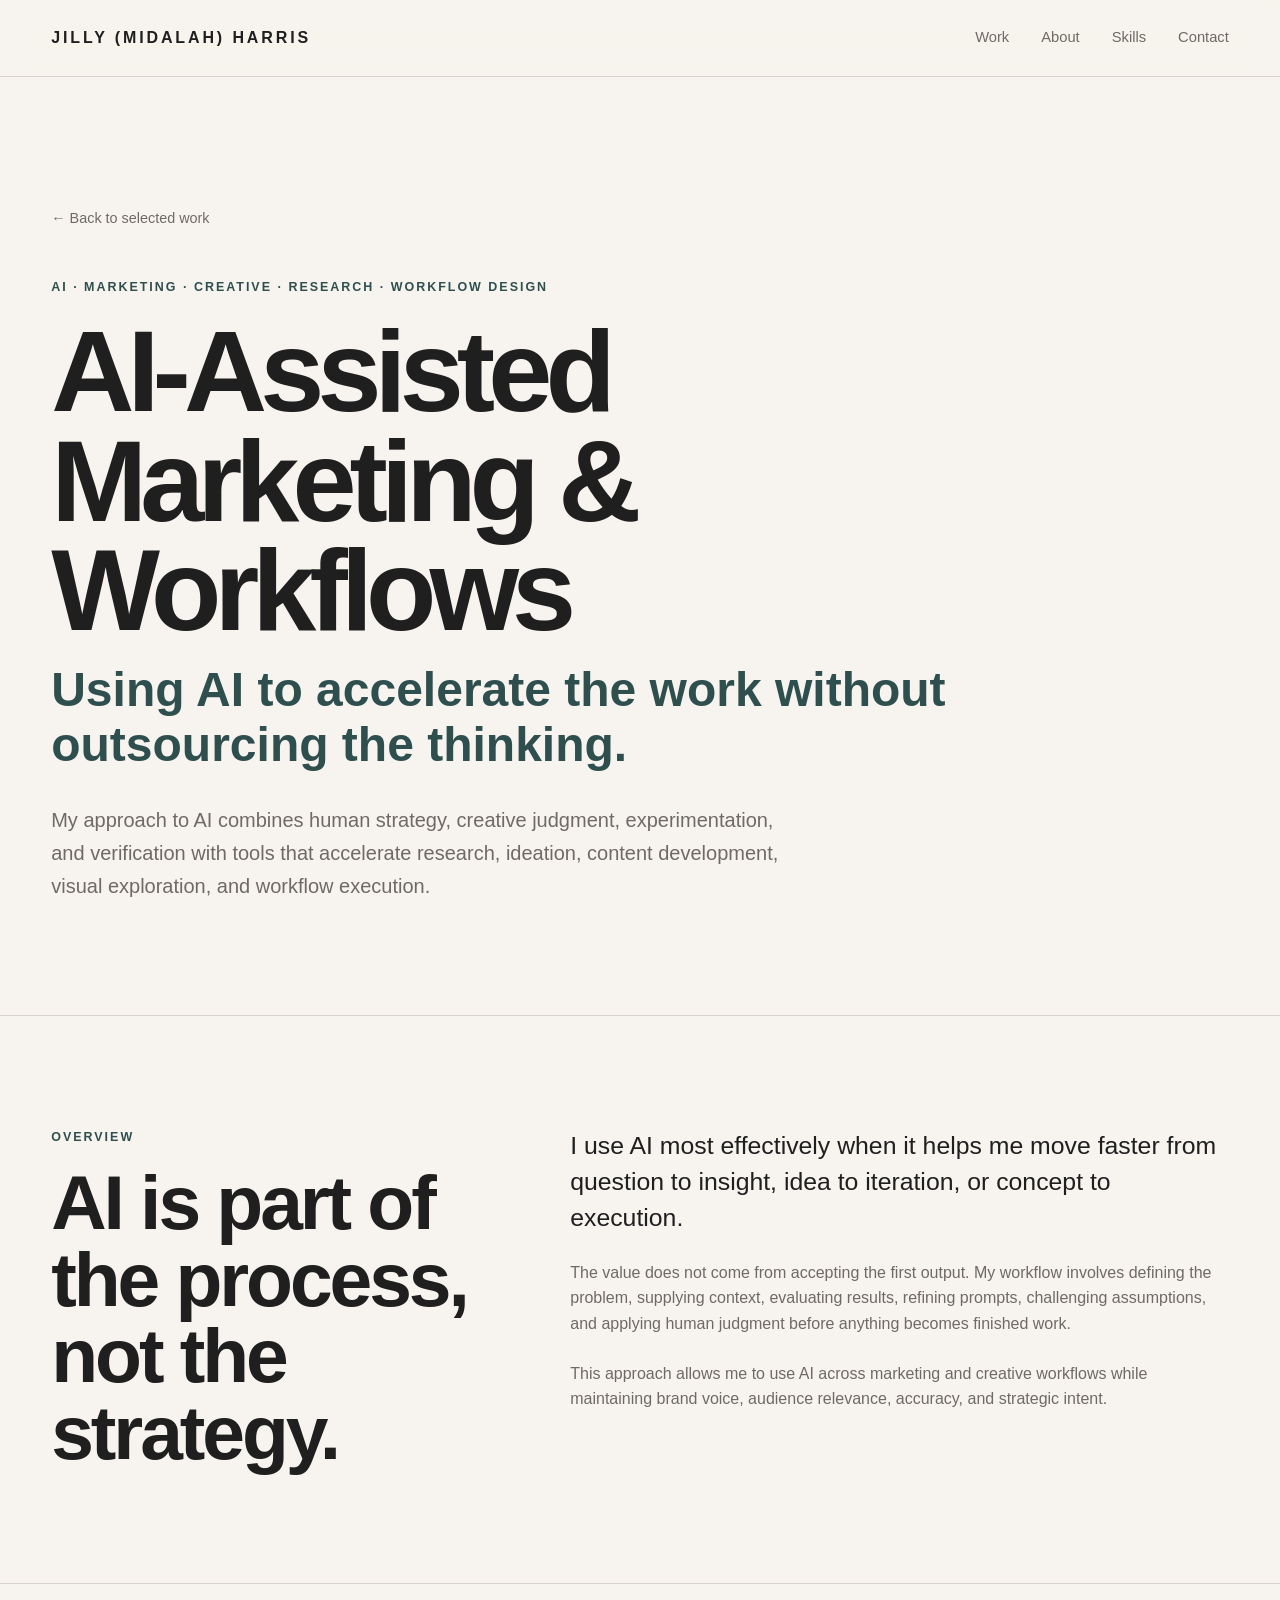
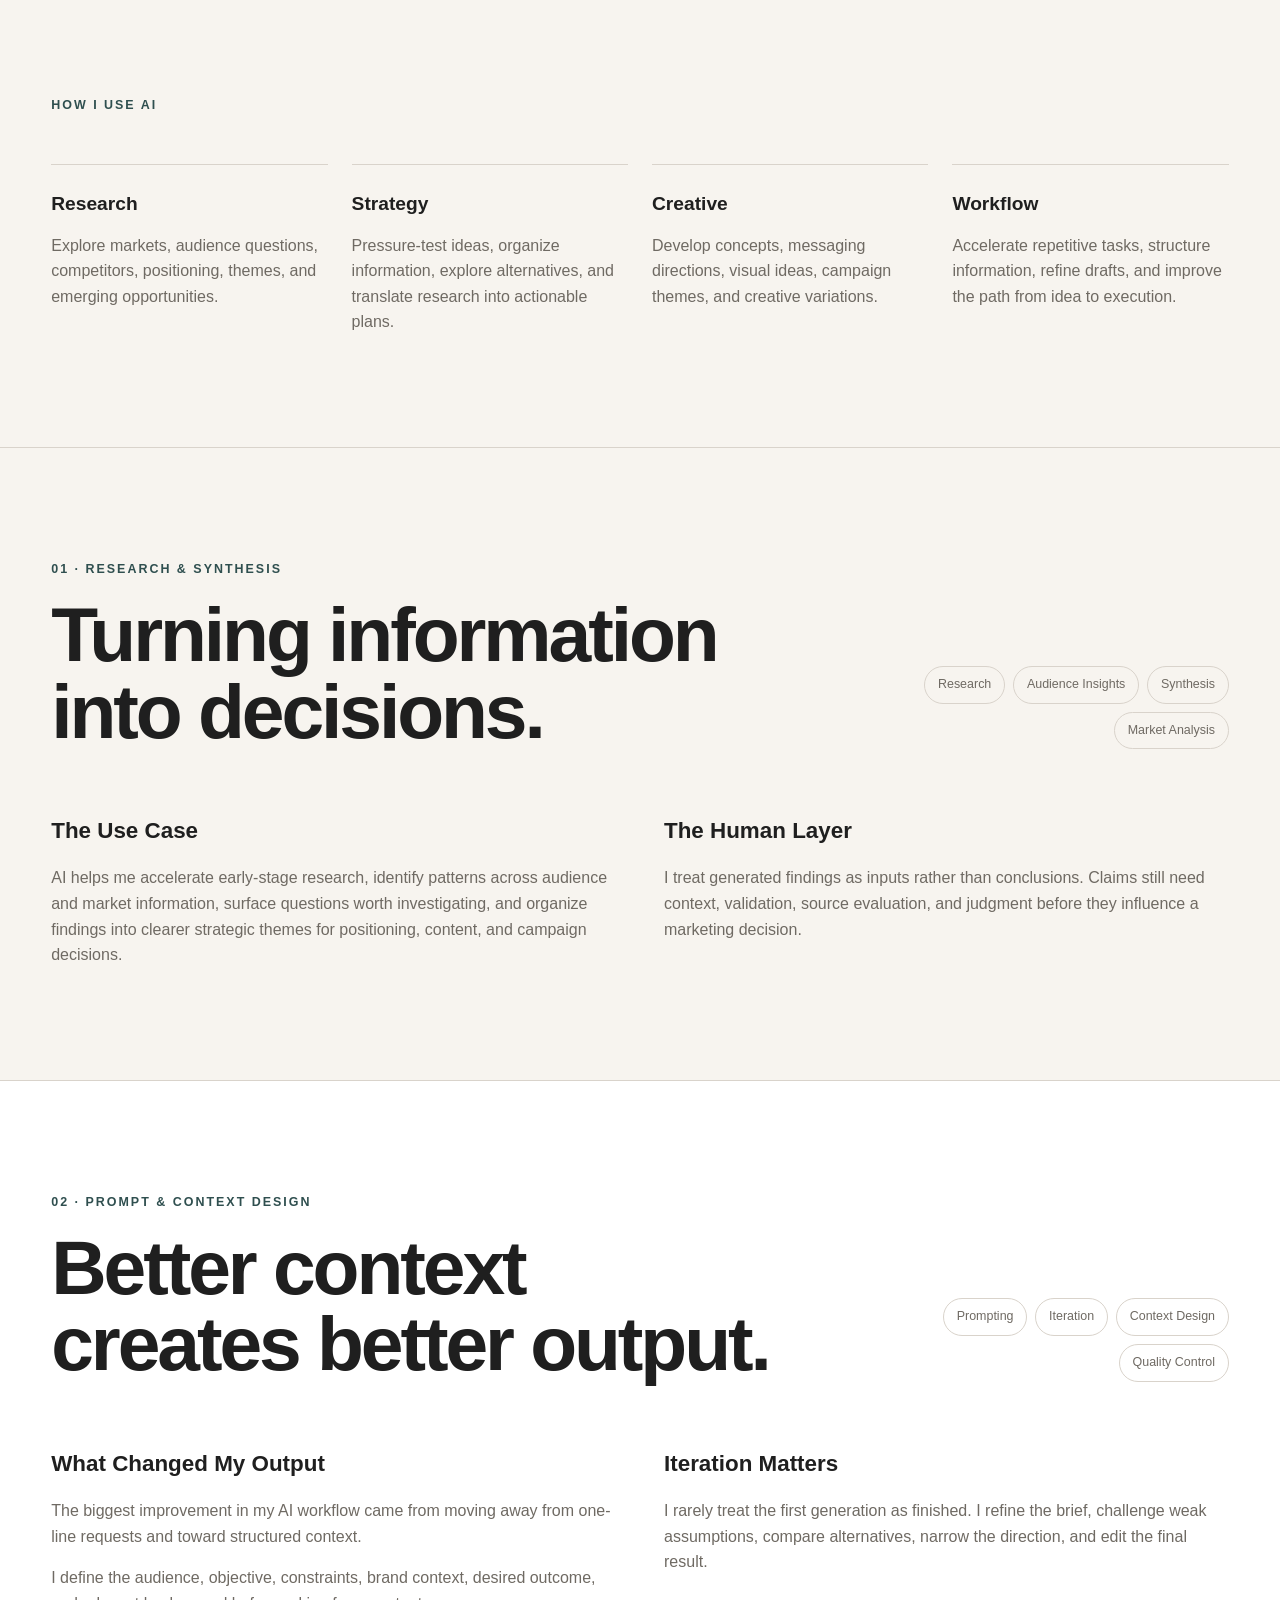
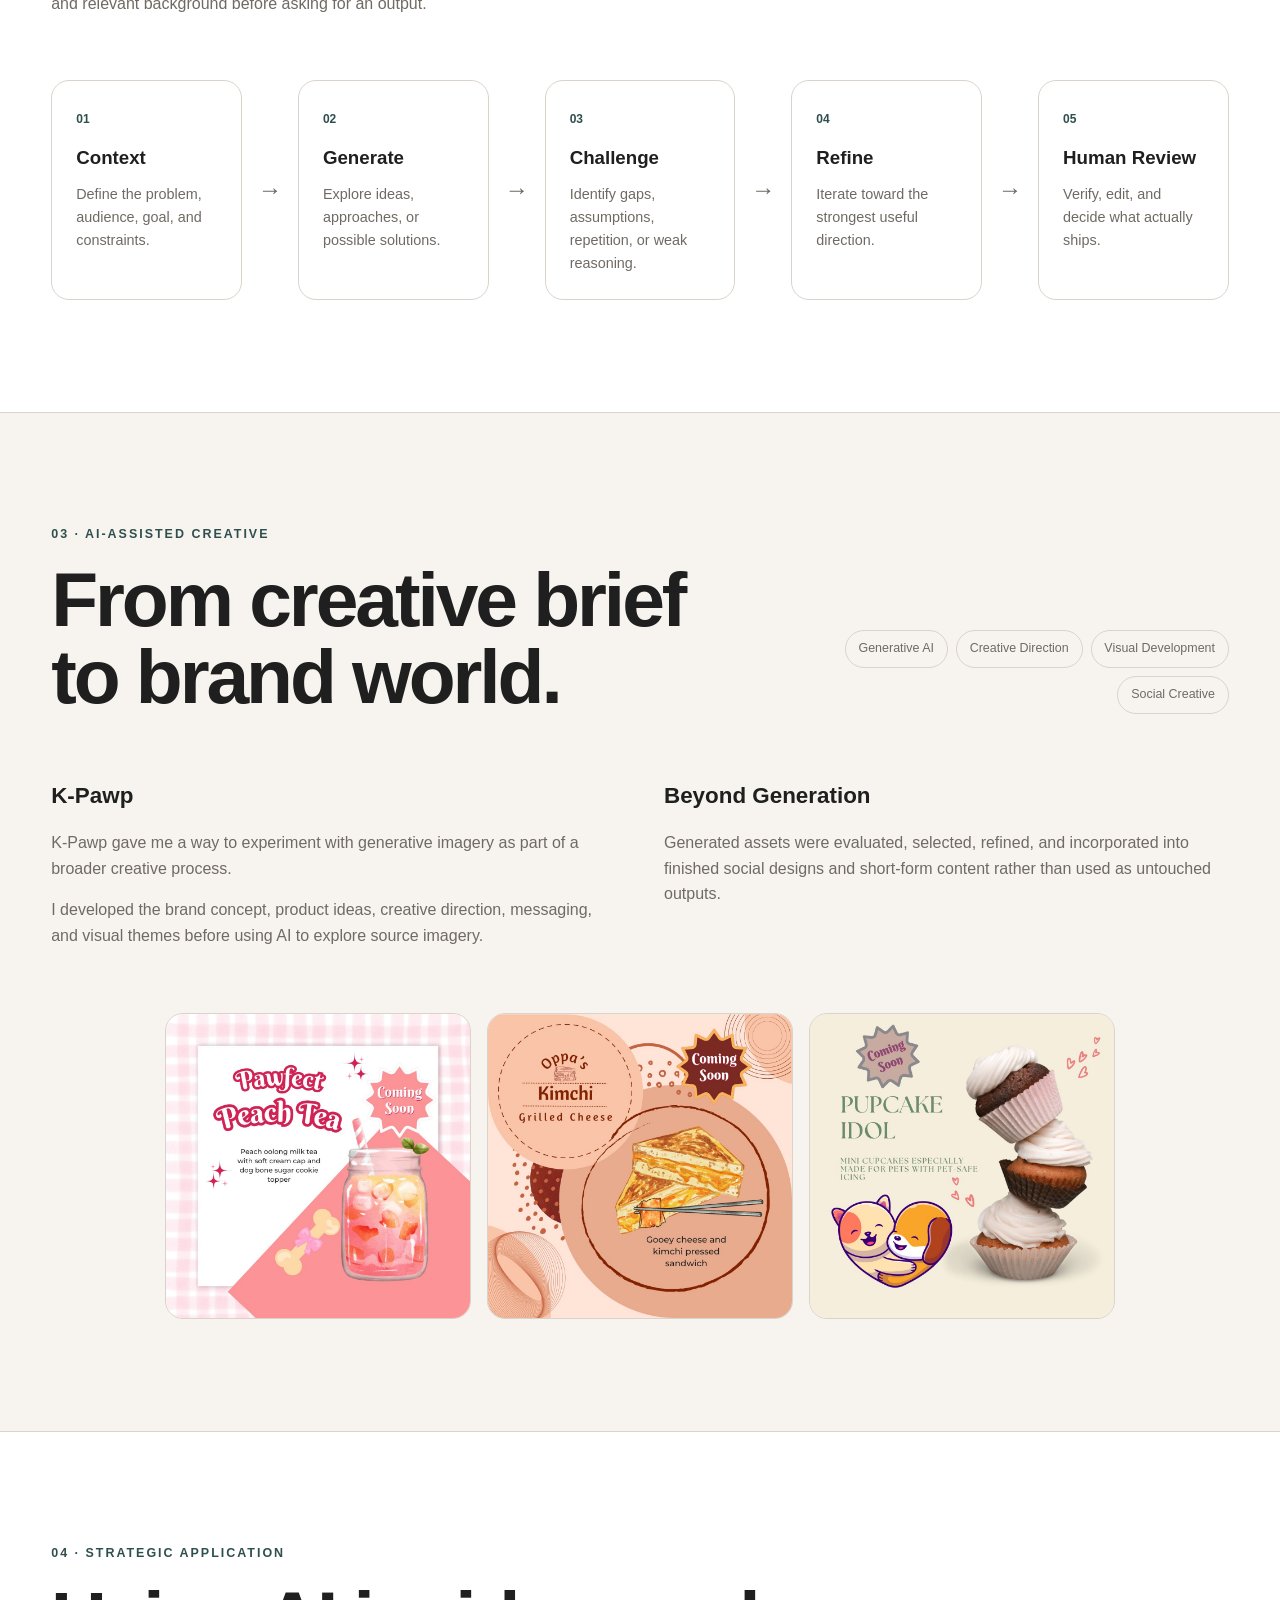
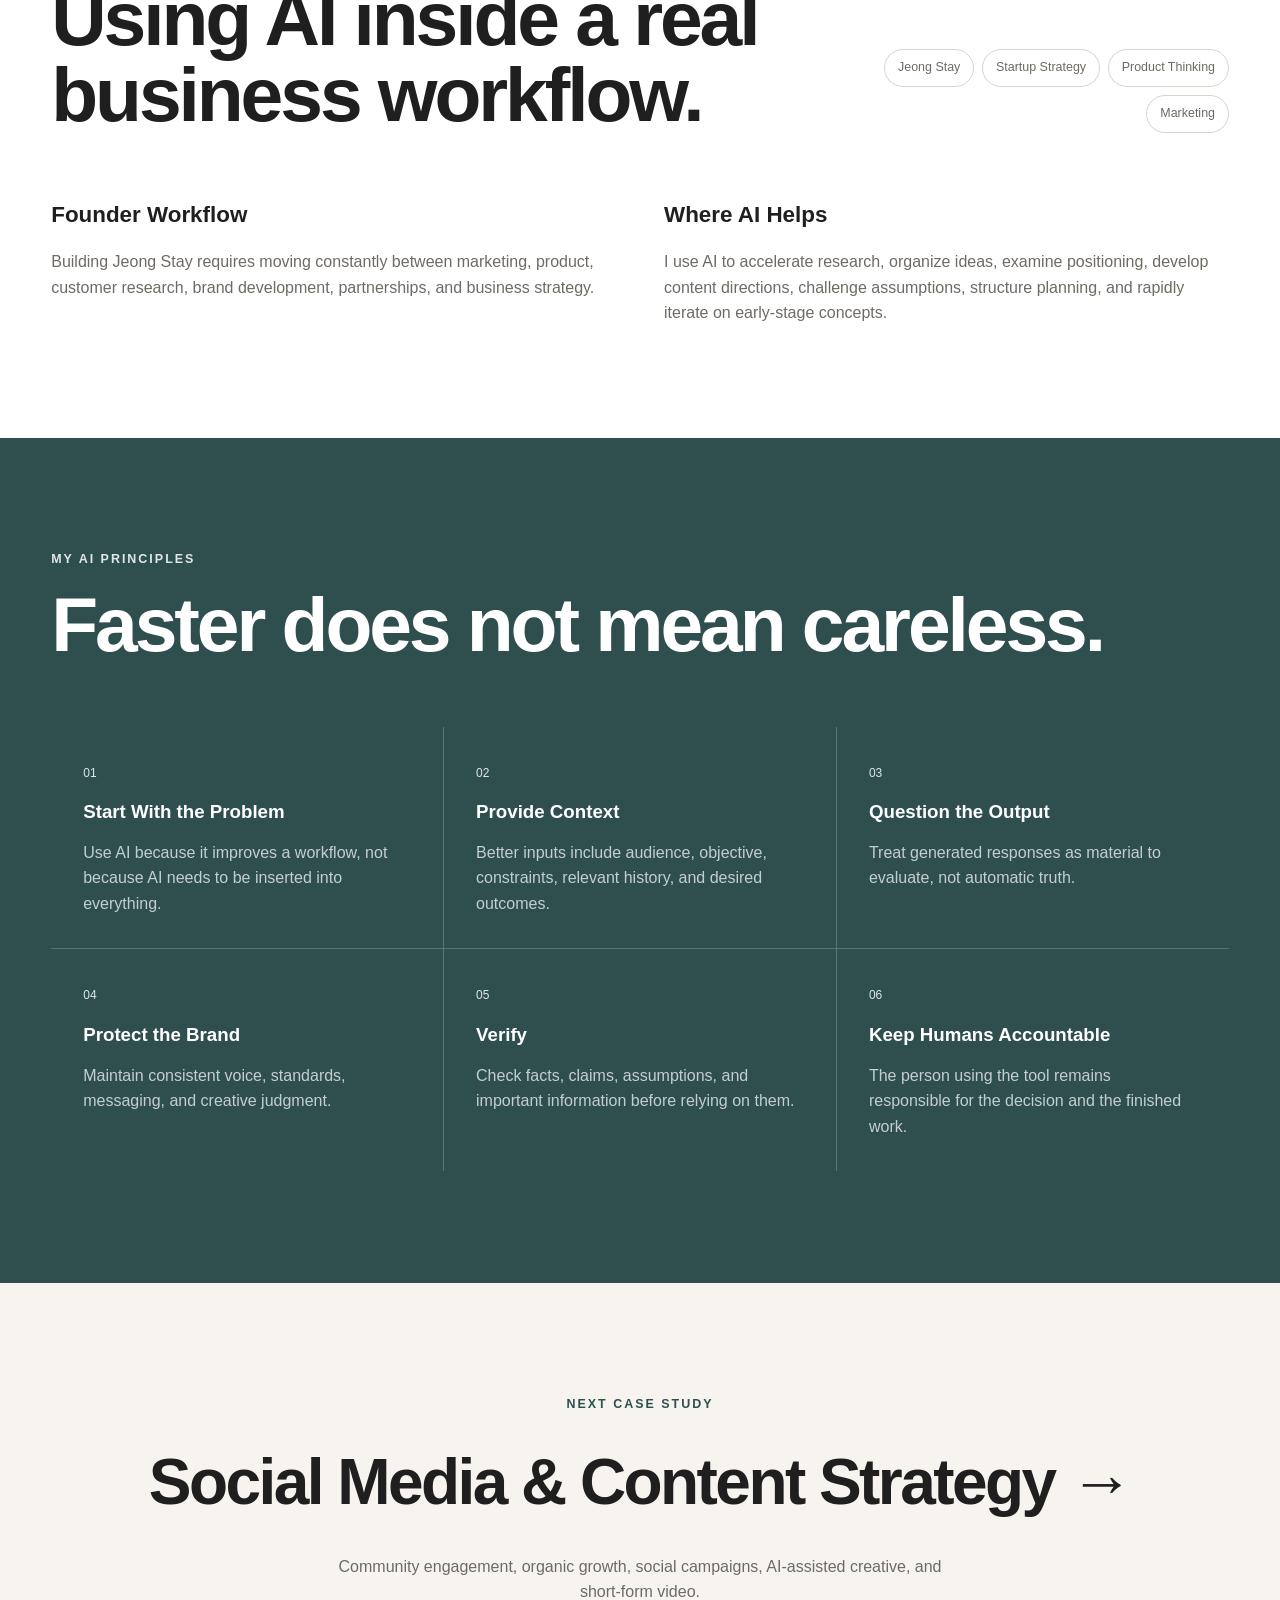
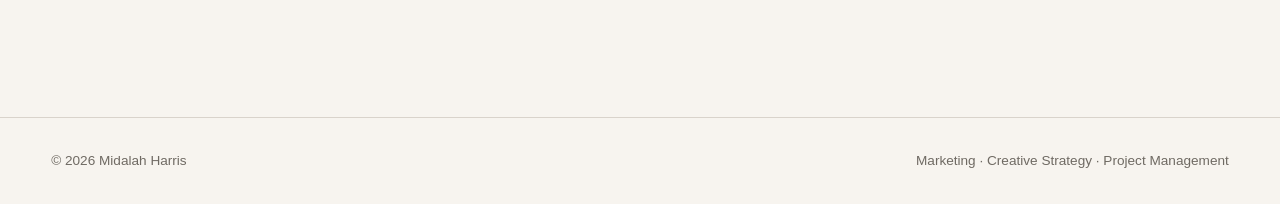
==== commit 1d15b635: "Update ai-marketing.html" ====
--- a/ai-marketing.html
+++ b/ai-marketing.html
@@ -190,10 +190,11 @@
             <h3>The Use Case</h3>
 
             <p>
-              AI helps me explore large amounts of information quickly,
-              identify patterns, generate questions worth investigating,
-              and organize findings into clearer strategic themes.
-            </p>
+  AI helps me accelerate early-stage research, identify patterns
+  across audience and market information, surface questions worth
+  investigating, and organize findings into clearer strategic themes
+  for positioning, content, and campaign decisions.
+</p>
 
           </div>
 
--- a/style.css
+++ b/style.css
@@ -1893,3 +1893,201 @@
   }
 
 }
+/* =========================================
+   AI MARKETING CASE STUDY
+========================================= */
+
+.ai-workflow {
+  display: flex;
+  align-items: stretch;
+  gap: 1rem;
+  margin-top: 4rem;
+}
+
+.ai-workflow > div:not(.flow-arrow) {
+  flex: 1;
+  padding: 1.5rem;
+  background: var(--card);
+  border: 1px solid var(--border);
+  border-radius: 18px;
+}
+
+.ai-workflow span {
+  color: var(--accent);
+  font-size: 0.75rem;
+  font-weight: 700;
+}
+
+.ai-workflow h3 {
+  margin-top: 0.75rem;
+}
+
+.ai-workflow p {
+  margin-top: 0.6rem;
+  color: var(--muted);
+  font-size: 0.9rem;
+}
+
+.ai-creative-gallery {
+  display: grid;
+  grid-template-columns: repeat(3, 1fr);
+  gap: 1rem;
+  max-width: 950px;
+  margin: 4rem auto 0;
+}
+
+.ai-creative-gallery img {
+  display: block;
+  width: 100%;
+  aspect-ratio: 1 / 1;
+  object-fit: cover;
+
+  border: 1px solid var(--border);
+  border-radius: 18px;
+}
+
+@media (max-width: 900px) {
+
+  .ai-workflow {
+    flex-direction: column;
+  }
+
+  .ai-workflow .flow-arrow {
+    transform: rotate(90deg);
+    justify-content: center;
+  }
+
+}
+
+@media (max-width: 600px) {
+
+  .ai-creative-gallery {
+    grid-template-columns: 1fr;
+  }
+
+}
+/* =========================================
+   HOMEPAGE PROJECT POLISH
+========================================= */
+
+.project-mini-impact {
+  margin-top: 1.5rem;
+  padding-top: 1.25rem;
+  border-top: 1px solid var(--border);
+}
+
+.project-mini-impact strong {
+  display: block;
+  font-size: 1.35rem;
+  line-height: 1.1;
+}
+
+.project-mini-impact span {
+  display: block;
+  margin-top: 0.35rem;
+  color: var(--muted);
+  font-size: 0.82rem;
+}
+
+.project-coming-soon {
+  margin-top: auto;
+  padding-top: 2rem;
+
+  color: var(--muted);
+  font-size: 0.82rem;
+  font-weight: 700;
+  text-transform: uppercase;
+  letter-spacing: 0.08em;
+}
+
+.featured-project-card {
+  position: relative;
+}
+
+.featured-project-card::after {
+  content: "CASE STUDY";
+  position: absolute;
+  top: 1.5rem;
+  right: 1.5rem;
+
+  padding: 0.35rem 0.55rem;
+
+  border: 1px solid var(--border);
+  border-radius: 999px;
+
+  color: var(--muted);
+  font-size: 0.6rem;
+  font-weight: 700;
+  letter-spacing: 0.08em;
+}
+
+.future-project-card {
+  opacity: 0.82;
+}
+/* =========================================
+   CREATIVE & VISUAL DESIGN
+========================================= */
+
+.design-gallery {
+  display: grid;
+  gap: 1rem;
+  margin-top: 4rem;
+}
+
+.design-gallery-two {
+  grid-template-columns: repeat(2, 1fr);
+}
+
+.design-gallery-three {
+  grid-template-columns: repeat(3, 1fr);
+}
+
+.design-gallery figure {
+  margin: 0;
+  overflow: hidden;
+
+  background: var(--card);
+  border: 1px solid var(--border);
+  border-radius: 18px;
+}
+
+.design-gallery img {
+  display: block;
+  width: 100%;
+  height: 360px;
+  object-fit: contain;
+  background: white;
+  padding: 0.75rem;
+}
+
+.design-gallery figcaption {
+  padding: 0.9rem 1rem;
+
+  color: var(--muted);
+  font-size: 0.8rem;
+  font-weight: 600;
+
+  border-top: 1px solid var(--border);
+}
+
+@media (max-width: 900px) {
+
+  .design-gallery-three {
+    grid-template-columns: repeat(2, 1fr);
+  }
+
+}
+
+@media (max-width: 650px) {
+
+  .design-gallery-two,
+  .design-gallery-three {
+    grid-template-columns: 1fr;
+  }
+
+  .design-gallery img {
+    height: auto;
+    max-height: 420px;
+  }
+
+}
